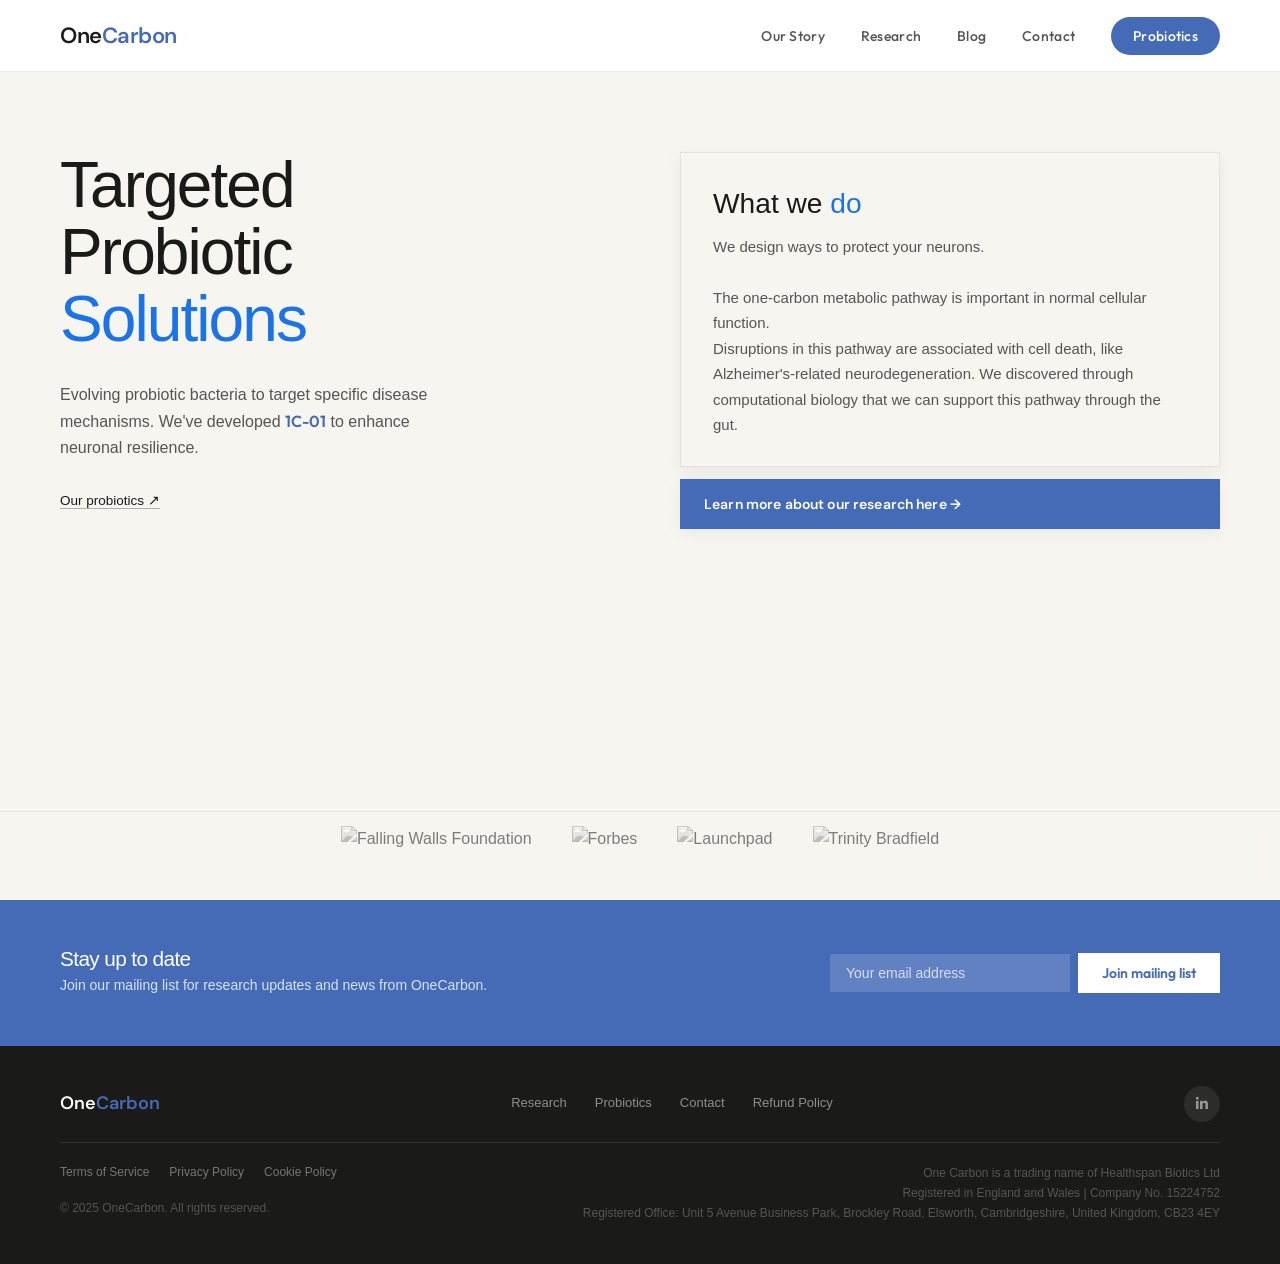
==== index.html @ 685a0efe "fixed fillout forms. hid 1c pathway blog post. Co-Authored-By: Claude Sonnet 4.6 <noreply@anthropic." ====
<!DOCTYPE html>
<html lang="en">
<head>
  <meta charset="UTF-8">
  <meta name="viewport" content="width=device-width, initial-scale=1.0">
  <title>OneCarbon</title>
  <link rel="preconnect" href="https://fonts.googleapis.com">
  <link href="https://fonts.googleapis.com/css2?family=DM+Sans:ital,wght@0,300;0,400;0,500;0,600;0,700;1,300;1,400&family=Outfit:wght@300;400;500;600&display=swap" rel="stylesheet">
  <link rel="stylesheet" href="https://cdnjs.cloudflare.com/ajax/libs/font-awesome/6.4.0/css/all.min.css">
  <link rel="stylesheet" href="css/style.css">
  <script type="importmap">
  {
    "imports": {
      "three": "https://unpkg.com/three@0.160.0/build/three.module.js"
    }
  }
  </script>
  <style>
    /* ── HERO WRAPPER ── */
    .hero {
      position: relative;
      min-height: calc(100vh - 72px);
      display: grid;
      grid-template-columns: 1fr 1fr;
    }

    /* ── NEURON STAGE — full-bleed behind content ── */
    .neuron-stage {
      position: absolute;
      inset: 0;
      z-index: 0;
      pointer-events: none;
    }
    #neuron-canvas {
      width: 100%; height: 100%; display: block;
    }
    .vignette {
      position: absolute; inset: 0; pointer-events: none;
      background:
        /* Left text area: stronger fade for readability */
        linear-gradient(to right,
          rgba(247,245,240,0.94) 0%,
          rgba(247,245,240,0.80) 22%,
          rgba(247,245,240,0.45) 38%,
          rgba(247,245,240,0.08) 52%,
          transparent 65%
        ),
        /* Top fade (nav) */
        linear-gradient(to bottom,
          rgba(247,245,240,0.95) 0%,
          transparent 10%,
          transparent 85%,
          rgba(247,245,240,0.60) 100%
        );
    }

    /* ── HERO COLUMNS ── */
    .hero-left {
      position: relative; z-index: 2;
      display: flex; flex-direction: column;
      justify-content: flex-start; align-items: flex-start;
      padding: 0;
    }
    .hero-right {
      position: relative; z-index: 2;
      border-left: none;
    }

    /* ── LEFT: TEXT ── */
    .hero-text h1 em {
      color: #1a73e8;
    }
    .hero-text p {
      font-size: 16px; line-height: 1.65;
      color: var(--text-muted);
      max-width: 400px;
      margin-bottom: 28px;
    }
    .hero-text p a {
      color: var(--accent); font-weight: 600; text-decoration: none;
    }
    .btn-ghost {
      font-family: 'DM Sans', sans-serif;
      font-size: 13.5px; font-weight: 500;
      color: var(--text); text-decoration: underline;
      text-underline-offset: 3px; text-decoration-color: rgba(10,15,26,0.3);
      transition: text-decoration-color 0.15s;
    }
    .btn-ghost:hover { text-decoration-color: var(--text); }

    /* ── RIGHT: CARDS ── */
    .hero-bubble-stack {
      position: absolute;
      top: 80px;
      left: 40px;
      right: 60px;
      display: flex; flex-direction: column; gap: 12px;
    }
    .stat-card {
      background: var(--bg);
      border: 1px solid var(--border);
      box-shadow: var(--shadow-sm);
      padding: 28px 32px;
      text-decoration: none;
      display: block;
    }
    .hero-what-heading {
      font-family: 'DM Sans', sans-serif;
      font-weight: 500; font-size: clamp(1.6rem, 2.2vw, 2.2rem);
      color: var(--text);
      line-height: 1.1; margin-bottom: 14px;
    }
    .hero-what-body {
      font-size: 15px; line-height: 1.70;
      color: var(--text-muted);
    }
    .hero-research-bubble {
      font-family: 'DM Sans', sans-serif;
      font-size: 14px; font-weight: 600;
      background: var(--accent); color: #fff !important;
      border: none; padding: 14px 24px;
      transition: opacity 0.2s;
    }
    .hero-research-bubble:hover {
      opacity: 0.85;
    }

    /* ── TWEAKS PANEL ── */
    #tweaks-panel {
      display: none;
      position: fixed; bottom: 24px; right: 24px; z-index: 200;
      background: var(--bg);
      border: 1px solid var(--border);
      padding: 20px 22px;
      width: 260px;
      font-family: 'DM Sans', sans-serif;
      box-shadow: 0 8px 40px -8px rgba(10,15,26,0.18);
    }
    #tweaks-panel h4 {
      font-size: 11px; letter-spacing: 0.14em; text-transform: uppercase;
      color: var(--text-faint); margin-bottom: 16px;
    }
    .tweak-row { margin-bottom: 14px; }
    .tweak-row label {
      display: flex; justify-content: space-between;
      font-size: 12px; color: var(--text-muted); margin-bottom: 5px;
    }
    .tweak-row label span { color: var(--text); font-variant-numeric: tabular-nums; }
    .tweak-row input[type=range] { width: 100%; accent-color: var(--accent); }
    .tweak-row select {
      width: 100%; padding: 5px 8px; font-size: 12px;
      border: 1px solid var(--border); background: transparent;
      font-family: 'DM Sans', sans-serif; color: var(--text);
    }

    @media (max-width: 760px) {
      .hero { grid-template-columns: 1fr; overflow: hidden; }
      .hero-right { display: none; }

      /* Mobile What We Do section */
      .mobile-what-section {
        display: block !important;
        padding: 48px 28px 40px;
        border-bottom: 1px solid var(--border);
        background: var(--surface);
      }
      .mobile-what-section h3 {
        font-size: 1.4rem;
        margin-bottom: 16px;
      }
      .mobile-what-section p {
        font-size: 15px;
        line-height: 1.7;
        margin-bottom: 24px;
      }
      .mobile-what-section a {
        font-family: 'DM Sans', sans-serif;
        font-size: 14px;
        font-weight: 600;
        color: var(--accent);
        text-decoration: underline;
        text-underline-offset: 3px;
      }

      /* Confine neuron to right half so text is clean on the left */
      .neuron-stage { left: 46%; }
      .vignette {
        background:
          linear-gradient(to right,
            rgba(247,245,240,0.96) 0%,
            rgba(247,245,240,0.70) 35%,
            rgba(247,245,240,0.18) 70%,
            transparent 100%
          ),
          linear-gradient(to bottom,
            rgba(247,245,240,0.92) 0%,
            transparent 12%,
            transparent 85%,
            rgba(247,245,240,0.65) 100%
          );
      }

      /* Text confined to left ~half — no more doubling up of hero-left + hero-text padding */
      .hero-left { padding: 0; }
      .hero-text {
        padding: 16px 12px 36px 28px;
        max-width: 52%;
      }
      .hero-text h1 { font-size: clamp(1.8rem, 7.5vw, 2.4rem); line-height: 1.1; }
      .hero-text p  { font-size: 14px; max-width: none; margin-bottom: 20px; }
      .hero-what-detail { display: none; }

      /* Let hero shrink to content height so What We Do is visible on first load */
      .hero { min-height: 0 !important; padding-bottom: 80px; }

      /* Recog bar: shrink logos and tighten spacing so all 4 fit on one line */
      .recog-bar { gap: 12px !important; padding: 14px 12px !important; flex-wrap: nowrap !important; }
      .recog-bar .recognised-logo { height: 36px; }
    }
  .mailing-input::placeholder { color: rgba(255,255,255,0.75); }
  </style>
</head>
<body>

  <!-- ── NAV ── -->
  <nav class="site-nav">
    <a href="index.html" class="nav-logo">One<span>Carbon</span></a>
    <ul class="nav-links">
      <li><a href="our_story.html">Our Story</a></li>
      <li><a href="research.html">Research</a></li>
      <li><a href="blog.html">Blog</a></li>
      <li><a href="contact.html">Contact</a></li>
      <li><a href="purchase.html" class="nav-cta">Probiotics</a></li>
    </ul>
    <button class="nav-hamburger" aria-label="Toggle menu" aria-expanded="false"><span></span><span></span><span></span></button>
  </nav>

  <!-- ── HERO ── -->
  <section class="hero">

    <!-- Neuron canvas — behind everything -->
    <div class="neuron-stage">
      <canvas id="neuron-canvas"></canvas>
      <div class="vignette"></div>
    </div>

    <!-- Left: Text -->
    <div class="hero-left">
      <div class="hero-text">
        <h1>Targeted<br>Probiotic<br><em>Solutions</em></h1>
        <p>
          Evolving probiotic bacteria to target specific disease mechanisms.
          We've developed <a href="purchase.html">1C-01</a> to enhance neuronal resilience.
        </p>
        <a href="purchase.html" class="btn-ghost">Our probiotics ↗</a>
      </div>
    </div>

    <!-- Right: What we do cards -->
    <div class="hero-right">
      <div class="hero-bubble-stack">
        <div class="stat-card hero-what-bubble">
          <div class="hero-what-heading">What we <span style="color:#1a73e8;">do</span></div>
          <p class="hero-what-body">
            We design ways to protect your neurons.<span class="hero-what-detail"> <br><br>
            The one-carbon metabolic pathway is important in normal cellular function. <br>
            Disruptions in this pathway are associated with cell death, like Alzheimer's-related neurodegeneration.
            We discovered through computational biology that we can support this pathway
            through the gut.</span>
          </p>
        </div>
        <a href="research.html" class="stat-card hero-research-bubble">
          Learn more about our research here →
        </a>
      </div>
    </div>

    <!-- Recognised by — pinned to hero bottom -->
    <div class="recog-bar" style="position:absolute;bottom:0;left:0;right:0;z-index:3;background:rgba(247,245,240,0.88);backdrop-filter:blur(8px);border-top:1px solid rgba(10,15,26,0.08);display:flex;align-items:center;justify-content:center;gap:40px;padding:14px 40px;flex-wrap:wrap;">
      <img src="media/logo-falling-walls.png" alt="Falling Walls Foundation" class="recognised-logo">
      <img src="media/logo-forbes.png" alt="Forbes" class="recognised-logo">
      <img src="media/logo-launchpad.png" alt="Launchpad" class="recognised-logo">
      <img src="media/logo-trinbrad.png" alt="Trinity Bradfield" class="recognised-logo">
    </div>

  </section>

  <!-- ── MOBILE ONLY: What We Do ── -->
  <section class="mobile-what-section" style="display:none;">
    <h2>What we <span style="color:#1a73e8;">do</span></h2>
    <br>
    <h3>We design ways to protect your neurons.</h3>
    <p>The one-carbon metabolic pathway is important in normal cellular function. Disruptions in this pathway are associated with cell death, like Alzheimer's-related neurodegeneration. We discovered through computational biology that we can support this pathway through the gut.</p>
    <a href="research.html">Learn more about our research →</a>
  </section>

  <!-- ── PROFILE SIGN-UP ── -->
  <section class="profile-cta-section" style="display:none">
    <div class="profile-cta-inner">
      <div class="profile-cta-text">
        <h2>Join our clinical trials</h2>
        <p>
          See if you are eligible to join our <strong>PROFILE</strong> study, our phase one clinical trial.
          Alongside the opportunity to try 1C-01 and receive personalised biomarker
          monitoring, you will be contributing to groundbreaking research.
        </p>
        <a href="trials-v3.html" class="profile-cta-link">Learn more about PROFILE →</a>
      </div>
      <div>
        <form class="profile-form" action="https://formsubmit.co/jake@onecarbon.com" method="POST" target="_blank">
          <input type="hidden" name="_subject" value="FORM RESPONSE">
          <input type="text" name="_honey" style="display:none">
          <div class="form-row">
            <div><input class="form-control" type="text" name="name" placeholder="Full Name" required></div>
            <div><input class="form-control" type="email" name="email" placeholder="Email Address" required></div>
          </div>
          <div class="form-row">
            <div><input class="form-control" type="text" name="location" placeholder="Location"></div>
            <div><input class="form-control" type="number" name="age" placeholder="Age" min="18" max="120"></div>
          </div>
          <div class="form-group">
            <textarea class="form-control" name="questions" placeholder="Any questions for us?" rows="4"></textarea>
          </div>
          <button class="submit-btn" type="submit">Apply for PROFILE →</button>
        </form>
      </div>
    </div>
  </section>

  <!-- ── MAILING LIST BANNER ── -->
  <section style="background:#456BB7;padding:48px 60px;">
    <div style="max-width:1200px;margin:0 auto;display:flex;align-items:center;justify-content:space-between;gap:32px;flex-wrap:wrap;">
      <div>
        <h3 style="margin:0 0 4px;color:#fff;font-size:1.3rem;">Stay up to date</h3>
        <p style="margin:0;color:rgba(255,255,255,0.8);font-size:14px;">Join our mailing list for research updates and news from OneCarbon.</p>
      </div>
      <form action="https://formspree.io/f/mykvylyd" method="POST" target="_blank" style="display:flex;gap:8px;flex-wrap:wrap;align-items:center;">
        <input type="hidden" name="_subject" value="Mailing List Sign-Up">
        <input type="email" name="email" placeholder="Your email address" required class="mailing-input"
          style="padding:11px 16px;border:none;background:rgba(255,255,255,0.15);color:#fff;font-family:'Outfit',sans-serif;font-size:14px;outline:none;border-radius:0;min-width:240px;">
        <button type="submit" style="padding:11px 24px;background:#fff;color:#456BB7;font-family:'Outfit',sans-serif;font-size:14px;font-weight:600;border:none;cursor:pointer;border-radius:0;">Join mailing list</button>
      </form>
    </div>
  </section>

  <!-- ── FOOTER ── -->
  <footer class="site-footer">
    <div class="footer-logo">One<span>Carbon</span></div>
    <nav class="footer-links">
      <a href="research.html">Research</a>
      <a href="purchase.html">Probiotics</a>
      <a href="contact.html">Contact</a>
      <a href="refund-policy.html">Refund Policy</a>
    </nav>
    <div class="social-links">
      <a href="https://www.linkedin.com/company/healthspan-biotics/posts/?feedView=all" target="_blank" aria-label="LinkedIn"><i class="fab fa-linkedin-in"></i></a>
    </div>
    <div class="footer-bottom">
      <div class="footer-company">
        <p>One Carbon is a trading name of Healthspan Biotics Ltd</p>
        <p>Registered in England and Wales | Company No. 15224752</p>
        <p>Registered Office: Unit 5 Avenue Business Park, Brockley Road, Elsworth, Cambridgeshire, United Kingdom, CB23 4EY</p>
      </div>
      <nav class="footer-legal">
        <a href="tos.html">Terms of Service</a>
        <a href="privacy.html">Privacy Policy</a>
        <a href="cookie.html">Cookie Policy</a>
      </nav>
      <p class="footer-copy">© 2025 OneCarbon. All rights reserved.</p>
    </div>
  </footer>

  <script src="js/main.js"></script>


  <!-- ── TWEAKS PANEL ── -->
  <div id="tweaks-panel">
    <h4>Tweaks</h4>
    <div class="tweak-row">
      <label>Tilt (Z rotation) <span id="v-tilt">0.28</span></label>
      <input type="range" id="t-tilt" min="0" max="0.8" step="0.01" value="0.28">
    </div>
    <div class="tweak-row">
      <label>Horizontal shift <span id="v-shift">-1.6</span></label>
      <input type="range" id="t-shift" min="-4" max="0" step="0.1" value="-1.6">
    </div>
    <div class="tweak-row">
      <label>Rotation speed <span id="v-speed">0.06</span></label>
      <input type="range" id="t-speed" min="0" max="0.3" step="0.005" value="0.06">
    </div>
    <div class="tweak-row">
      <label>Particle count <span id="v-count">40000</span></label>
      <input type="range" id="t-count" min="8000" max="60000" step="2000" value="40000">
    </div>
    <div class="tweak-row">
      <label>Particle size <span id="v-size">45</span></label>
      <input type="range" id="t-size" min="20" max="80" step="1" value="45">
    </div>
    <div class="tweak-row">
      <label>Axon fade direction <span id="v-axonfade">0</span></label>
      <input type="range" id="t-axonfade" min="-1" max="1" step="0.05" value="0">
      <div style="display:flex;justify-content:space-between;font-size:10px;color:var(--text-faint);margin-top:2px"><span>← dense at top</span><span>dense at bottom →</span></div>
    </div>
    <div class="tweak-row">
      <label>Shape</label>
      <select id="t-shape">
        <option value="glyph" selected>Glyph (1/C)</option>
        <option value="circle">Circle</option>
        <option value="diamond">Diamond</option>
        <option value="ring">Ring</option>
        <option value="cross">Cross</option>
      </select>
    </div>
  </div>

  <script type="module">
  import * as THREE from 'three';

  // ── CONFIG ──
  const TWEAK_DEFAULTS = /*EDITMODE-BEGIN*/{
    "tilt": 0.28,
    "shift": -1.6,
    "speed": 0.005,
    "count": 40000,
    "size": 45,
    "shape": "glyph",
    "axonFade": 0.45,
    "colorOuter": "#456BB7",
    "colorMid": "#2f4f8f",
    "colorInner": "#a8ccf8",
    "colorNucleus": "#ff6600"
  }/*EDITMODE-END*/;

  const state = { ...TWEAK_DEFAULTS };

  // ── RENDERER ──
  const canvas = document.getElementById('neuron-canvas');
  const renderer = new THREE.WebGLRenderer({ canvas, antialias: true, alpha: true });
  renderer.setPixelRatio(Math.min(window.devicePixelRatio, 2));
  renderer.setClearColor(0x000000, 0);

  const scene = new THREE.Scene();
  const camera = new THREE.PerspectiveCamera(38, 1, 0.1, 1000);
  camera.position.set(0, 2.8, 12);

  const neuronGroup = new THREE.Group();
  scene.add(neuronGroup);

  // ── PRNG ──
  function mulberry32(seed) {
    return function() {
      seed |= 0; seed = seed + 0x6D2B79F5 | 0;
      let t = seed;
      t = Math.imul(t ^ t >>> 15, t | 1);
      t ^= t + Math.imul(t ^ t >>> 7, t | 61);
      return ((t ^ t >>> 14) >>> 0) / 4294967296;
    };
  }

  const SOMA_Y = 2.8;
  const AXON_START_Y = SOMA_Y - 1.4;
  const AXON_END_Y = -14.0;
  const TERM_BOTTOM_Y = AXON_END_Y - 1.8;
  const AXON_ALONG_START = 0.25;
  const AXON_ALONG_END = 0.92;

  function generateNeuron(particleCount) {
    const rand = mulberry32(11);
    const positions = new Float32Array(particleCount * 3);
    const colors = new Float32Array(particleCount * 3);
    const sizes = new Float32Array(particleCount);
    const seeds = new Float32Array(particleCount);
    const parts = new Float32Array(particleCount);
    const along = new Float32Array(particleCount);

    const nucleusCount  = Math.floor(particleCount * 0.03);
    const somaCount     = Math.floor(particleCount * 0.06);
    const dendriteCount = Math.floor(particleCount * 0.30);
    const spineCount    = Math.floor(particleCount * 0.04);
    const axonCount     = Math.floor(particleCount * 0.45);
    const terminalCount = particleCount - nucleusCount - somaCount - dendriteCount - spineCount - axonCount;

    let idx = 0;
    const tmp = new THREE.Vector3();
    const nucPos = new THREE.Vector3(0, SOMA_Y, 0);
    const nucTilt = new THREE.Quaternion().setFromEuler(new THREE.Euler(0.3, -0.25, 0.15));

    for (let i = 0; i < nucleusCount; i++) {
      const u = rand(), v = rand();
      const theta = u * Math.PI * 2;
      const phi = Math.acos(2 * v - 1);
      const r = Math.cbrt(rand()) * 0.4;
      tmp.set(r * Math.sin(phi) * Math.cos(theta), r * Math.sin(phi) * Math.sin(theta) * 0.65, r * Math.cos(phi) * 0.75);
      tmp.applyQuaternion(nucTilt); tmp.add(nucPos);
      positions[idx*3] = tmp.x; positions[idx*3+1] = tmp.y; positions[idx*3+2] = tmp.z;
      seeds[idx] = rand(); parts[idx] = 2; along[idx] = 0.10; sizes[idx] = 0.35 + rand() * 0.25; idx++;
    }

    for (let i = 0; i < somaCount; i++) {
      const u = rand(), v = rand();
      const theta = u * Math.PI * 2;
      const phi = Math.acos(2 * v - 1);
      const r = 0.45 + Math.pow(rand(), 0.6) * 0.7;
      tmp.set(r * Math.sin(phi) * Math.cos(theta), r * Math.sin(phi) * Math.sin(theta) * 0.9, r * Math.cos(phi) * 0.85);
      tmp.add(nucPos);
      positions[idx*3] = tmp.x; positions[idx*3+1] = tmp.y; positions[idx*3+2] = tmp.z;
      seeds[idx] = rand(); parts[idx] = 0; along[idx] = 0.12; sizes[idx] = 0.25 + rand() * 0.25; idx++;
    }

    const dendriteSegs = [];
    const dendriteTipPoints = [];

    function growBranch(origin, dir, length, thickness, depth, maxDepth) {
      const steps = Math.max(8, Math.floor(length * 14));
      let p = origin.clone(), d = dir.clone().normalize();
      for (let s = 0; s < steps; s++) {
        const curlAmt = 0.05 + (depth / maxDepth) * 0.18;
        const curl = new THREE.Vector3((rand()-0.5)*curlAmt, (rand()-0.5)*curlAmt*0.6, (rand()-0.5)*curlAmt);
        d.add(curl).normalize();
        const next = p.clone().add(d.clone().multiplyScalar(length / steps));
        const t = s / steps;
        dendriteSegs.push({ p0: p.clone(), p1: next.clone(), thickness: Math.max(0.006, thickness * (1 - t * 0.55)) });
        p = next;
      }
      if (depth < maxDepth) {
        const ratio = 0.45 + rand() * 0.1;
        const t1 = thickness * Math.pow(ratio, 1/1.5) * 0.95;
        const t2 = thickness * Math.pow(1 - ratio, 1/1.5) * 0.95;
        const perp = Math.abs(d.y) < 0.9 ? new THREE.Vector3(0,1,0) : new THREE.Vector3(1,0,0);
        const axis = new THREE.Vector3().crossVectors(d, perp).normalize();
        axis.applyQuaternion(new THREE.Quaternion().setFromAxisAngle(d, rand() * Math.PI * 2));
        const ang1 = (0.42 + rand() * 0.25) * (0.9 + rand()*0.2);
        const ang2 = -(0.42 + rand() * 0.25) * (0.9 + rand()*0.2);
        growBranch(p.clone(), d.clone().applyQuaternion(new THREE.Quaternion().setFromAxisAngle(axis, ang1)).normalize(), length * (0.55 + rand() * 0.3), t1, depth + 1, maxDepth);
        growBranch(p.clone(), d.clone().applyQuaternion(new THREE.Quaternion().setFromAxisAngle(axis, ang2)).normalize(), length * (0.55 + rand() * 0.3), t2, depth + 1, maxDepth);
        if (rand() < 0.15) growBranch(p.clone(), d.clone().applyQuaternion(new THREE.Quaternion().setFromAxisAngle(axis.clone().applyQuaternion(new THREE.Quaternion().setFromAxisAngle(d, Math.PI/2)), 0.3 + rand()*0.3)).normalize(), length * 0.4, thickness * 0.35, depth + 1, maxDepth);
      } else {
        dendriteTipPoints.push({ p: p.clone(), dir: d.clone(), thickness: thickness * 0.6 });
      }
    }

    function growTuft(origin, dir, length, thickness) {
      const steps = Math.max(6, Math.floor(length * 20));
      let p = origin.clone(), d = dir.clone().normalize();
      for (let s = 0; s < steps; s++) {
        const curl = new THREE.Vector3((rand()-0.5)*0.25, (rand()-0.5)*0.25, (rand()-0.5)*0.25);
        d.add(curl).normalize();
        const next = p.clone().add(d.clone().multiplyScalar(length / steps));
        const t = s / steps;
        dendriteSegs.push({ p0: p.clone(), p1: next.clone(), thickness: Math.max(0.004, thickness * (1 - t * 0.8)) });
        p = next;
      }
    }

    for (let i = 0; i < 9; i++) {
      const angle = (i / 9) * Math.PI * 2 + rand() * 0.4;
      const elev = (rand() - 0.2) * 1.2;
      const dir = new THREE.Vector3(Math.cos(angle)*Math.cos(elev*0.6), Math.sin(Math.max(elev,-0.2))*0.9+0.15, Math.sin(angle)*Math.cos(elev*0.6)).normalize();
      growBranch(nucPos.clone().addScaledVector(dir, 0.75), dir, 1.0 + rand()*0.5, 0.22 + rand()*0.05, 0, 5);
    }
    for (const tip of dendriteTipPoints) {
      const nTufts = 3 + Math.floor(rand() * 4);
      for (let j = 0; j < nTufts; j++) {
        const offset = new THREE.Vector3((rand()-0.5)*1.6, (rand()-0.5)*1.6, (rand()-0.5)*1.6);
        growTuft(tip.p, tip.dir.clone().multiplyScalar(0.4).add(offset).normalize(), 0.18 + rand()*0.35, tip.thickness*0.5);
      }
    }

    distributeOnSegs(dendriteSegs, dendriteCount, 0, 0.08, false);

    (function placeSpines() {
      let total = 0; const weights = [];
      for (const s of dendriteSegs) { const w = s.thickness > 0.02 ? s.thickness * s.p0.distanceTo(s.p1) : 0; weights.push(w); total += w; }
      if (total < 1e-6) return;
      let placed = 0;
      while (placed < spineCount) {
        const r = rand() * total; let acc = 0, segIdx = 0;
        for (let i = 0; i < weights.length; i++) { acc += weights[i]; if (acc >= r) { segIdx = i; break; } }
        const s = dendriteSegs[segIdx]; const t = rand();
        const base = s.p0.clone().lerp(s.p1, t);
        const dir = s.p1.clone().sub(s.p0).normalize();
        const perpUp = Math.abs(dir.y) < 0.9 ? new THREE.Vector3(0,1,0) : new THREE.Vector3(1,0,0);
        const u = new THREE.Vector3().crossVectors(dir, perpUp).normalize();
        const v = new THREE.Vector3().crossVectors(dir, u).normalize();
        const theta = rand() * Math.PI * 2;
        const spineLen = s.thickness * (1.5 + rand() * 2.5);
        const spine = base.clone().addScaledVector(u, Math.cos(theta)*spineLen).addScaledVector(v, Math.sin(theta)*spineLen);
        if (idx >= particleCount) return;
        positions[idx*3] = spine.x; positions[idx*3+1] = spine.y; positions[idx*3+2] = spine.z;
        seeds[idx] = rand(); parts[idx] = 0; along[idx] = 0.09; sizes[idx] = 0.14 + rand()*0.12; idx++; placed++;
      }
    })();

    const hillockSegs = [];
    for (let i = 0; i < 14; i++) {
      const t0 = i / 14, t1 = (i+1) / 14;
      const y0 = (SOMA_Y-0.55) + (AXON_START_Y-(SOMA_Y-0.55)) * t0;
      const y1 = (SOMA_Y-0.55) + (AXON_START_Y-(SOMA_Y-0.55)) * t1;
      const r0 = 0.85 + (0.14 - 0.85) * Math.pow(t0, 0.7);
      const r1 = 0.85 + (0.14 - 0.85) * Math.pow(t1, 0.7);
      hillockSegs.push({ p0: new THREE.Vector3(0,y0,0), p1: new THREE.Vector3(0,y1,0), thickness: (r0+r1)*0.5, alongOverride: 0.14 + t0*0.08 });
    }

    const axonCurvePoints = [];
    for (let i = 0; i <= 220; i++) {
      const t = i / 220;
      const y = AXON_START_Y + (AXON_END_Y - AXON_START_Y) * t;
      const ramp = Math.min(1, t * 5);
      axonCurvePoints.push(new THREE.Vector3(Math.sin(t*Math.PI*3.0)*1.3*(0.3+t*0.7)*ramp, y, Math.sin(t*Math.PI*2.1+1.3)*0.6*ramp));
    }

    const hillockParticleCount = Math.floor(axonCount * 0.10);
    distributeOnSegs(hillockSegs, hillockParticleCount, 0, null, false);

    const axonSegs = [];
    for (let i = 0; i < axonCurvePoints.length - 1; i++) {
      const t = i / (axonCurvePoints.length - 1);
      const phase = (t * 10) % 1;
      let mult = (phase < 0.12 || phase > 0.88) ? 0.5 : 1.0 + Math.cos(((phase-0.5)/0.38)*Math.PI)*0.35;
      axonSegs.push({ p0: axonCurvePoints[i], p1: axonCurvePoints[i+1], thickness: (0.13 - t*0.03)*mult, along: t, alongOverride: AXON_ALONG_START + t*(AXON_ALONG_END-AXON_ALONG_START) });
    }
    distributeOnSegs(axonSegs, axonCount - hillockParticleCount, 0.5, null, true);

    const termSegs = [];
    const termOrigin = axonCurvePoints[axonCurvePoints.length - 1].clone();
    function growTerm(origin, dir, length, thickness, depth, maxDepth, collect) {
      const steps = Math.max(8, Math.floor(length * 14));
      let p = origin.clone(), d = dir.clone().normalize();
      for (let s = 0; s < steps; s++) {
        const curl = new THREE.Vector3((rand()-0.5)*0.18, (rand()-0.5)*0.10, (rand()-0.5)*0.18);
        d.add(curl).normalize();
        const next = p.clone().add(d.clone().multiplyScalar(length / steps));
        collect.push({ p0: p.clone(), p1: next.clone(), thickness: Math.max(0.006, thickness*(1-s/steps*0.85)) });
        p = next;
        if (depth < maxDepth && s > 2 && s < steps-2 && rand() < 0.14) {
          const perp = new THREE.Vector3(-d.y, d.x, d.z).normalize();
          const branchDir = d.clone().add(perp.multiplyScalar((rand()-0.5)*1.5 + (rand()<0.5?0.8:-0.8)));
          branchDir.y -= rand() * 0.3; branchDir.normalize();
          growTerm(p.clone(), branchDir, length*(0.45+rand()*0.35), thickness*0.55, depth+1, maxDepth, collect);
        }
      }
    }
    for (let i = 0; i < 8; i++) {
      const angle = (i / 8) * Math.PI * 2 + rand() * 0.4;
      growTerm(termOrigin.clone(), new THREE.Vector3(Math.cos(angle)*0.7, -0.55-rand()*0.4, Math.sin(angle)*0.7).normalize(), 1.2+rand()*0.9, 0.08, 0, 2, termSegs);
    }
    distributeOnSegs(termSegs, terminalCount, 1, 0.96, false);

    function distributeOnSegs(segs, count, partValue, alongOverride, isAxon) {
      let totalW = 0;
      for (const s of segs) { s.len = s.p0.distanceTo(s.p1); s.weight = s.thickness * s.len; totalW += s.weight; }
      let placed = 0;
      for (let si = 0; si < segs.length; si++) {
        const s = segs[si];
        const n = Math.max(1, Math.round((s.weight / totalW) * count));
        for (let i = 0; i < n && placed < count; i++) {
          const t = rand();
          const p = s.p0.clone().lerp(s.p1, t);
          const dir = s.p1.clone().sub(s.p0).normalize();
          const up = Math.abs(dir.y) < 0.9 ? new THREE.Vector3(0,1,0) : new THREE.Vector3(1,0,0);
          const u = new THREE.Vector3().crossVectors(dir, up).normalize();
          const vVec = new THREE.Vector3().crossVectors(dir, u).normalize();
          const scatter = s.thickness * (1 + rand() * 0.6);
          p.addScaledVector(u, (rand()+rand()+rand()-1.5)*0.7*scatter);
          p.addScaledVector(vVec, (rand()+rand()+rand()-1.5)*0.7*scatter);
          if (rand() < 0.035) { p.addScaledVector(u, (rand()-0.5)*scatter*4); p.addScaledVector(vVec, (rand()-0.5)*scatter*4); }
          positions[idx*3] = p.x; positions[idx*3+1] = p.y; positions[idx*3+2] = p.z;
          seeds[idx] = rand(); parts[idx] = partValue;
          along[idx] = isAxon && s.alongOverride !== undefined ? s.alongOverride : (alongOverride || 0.1) + (rand()-0.5)*0.02;
          sizes[idx] = isAxon ? (0.22+rand()*0.28) : (0.20+rand()*0.30);
          idx++; placed++;
        }
      }
    }

    while (idx < particleCount) {
      positions[idx*3] = 0; positions[idx*3+1] = SOMA_Y; positions[idx*3+2] = 0;
      seeds[idx] = rand(); parts[idx] = 0; along[idx] = 0.1; sizes[idx] = 0.25; idx++;
    }

    return { positions, colors, sizes, seeds, parts, along };
  }

  function hexToRgb(h) { const v = parseInt(h.slice(1),16); return [((v>>16)&255)/255,((v>>8)&255)/255,(v&255)/255]; }
  function lerp3(a,b,t) { return [a[0]+(b[0]-a[0])*t, a[1]+(b[1]-a[1])*t, a[2]+(b[2]-a[2])*t]; }

  function applyColors(data) {
    const topC = hexToRgb(state.colorOuter), midC = hexToRgb(state.colorMid);
    const botC = hexToRgb(state.colorInner), nucC = hexToRgb(state.colorNucleus);
    const { colors, along, parts, seeds } = data;
    for (let i = 0; i < along.length; i++) {
      const a = along[i], part = parts[i]; let c;
      if (part > 1.5) {
        // nucleus
        c = lerp3(nucC, lerp3(nucC, topC, 0.25), seeds[i] * 0.3);
      } else {
        c = a < 0.5 ? lerp3(topC, midC, a*2) : lerp3(midC, botC, (a-0.5)*2);
        const j = (seeds[i]-0.5)*0.16;
        c = [Math.max(0,Math.min(1,c[0]+j)), Math.max(0,Math.min(1,c[1]+j*0.5)), Math.max(0,Math.min(1,c[2]-j*0.5))];
      }
      colors[i*3]=c[0]; colors[i*3+1]=c[1]; colors[i*3+2]=c[2];
    }
  }

  function makeGlyphAtlas() {
    const size = 128, atlas = document.createElement('canvas');
    atlas.width = size*2; atlas.height = size;
    const ctx = atlas.getContext('2d');
    ctx.clearRect(0,0,size*2,size); ctx.fillStyle='#fff';
    ctx.textAlign='center'; ctx.textBaseline='middle';
    ctx.font = `900 ${size*0.9}px "Helvetica Neue", Arial, sans-serif`;
    ctx.fillText('1', size*0.5, size*0.5); ctx.fillText('C', size*1.5, size*0.5);
    const tex = new THREE.CanvasTexture(atlas);
    tex.minFilter = THREE.LinearMipmapLinearFilter; tex.magFilter = THREE.LinearFilter;
    tex.generateMipmaps = true; tex.anisotropy = 4;
    return tex;
  }
  const glyphTex = makeGlyphAtlas();

  let points = null, geometry = null, material = null, data = null;
  const SHAPE_MAP = { circle:0, square:1, diamond:2, ring:3, cross:4, glyph:5 };

  const vertexShader = `
    attribute float aSize;
    attribute float aSeed;
    attribute float aAlong;
    attribute float aPart;
    uniform float uTime;
    uniform float uSizeScale;
    uniform float uPixelRatio;
    uniform float uAxonFade;
    varying vec3 vColor;
    varying float vAlpha;
    varying float vSeed;
    void main() {
      vColor = color; vSeed = aSeed;
      vec3 displaced = position;
      if (aPart > 0.25 && aPart < 0.75) {
        float t = uTime * (0.5 + aSeed * 0.6);
        displaced += vec3(sin(t + aSeed*6.28)*0.006, 0.0, cos(t*0.8 + aSeed*3.14)*0.006);
      }
      vec4 mv = modelViewMatrix * vec4(displaced, 1.0);
      gl_Position = projectionMatrix * mv;
      gl_PointSize = aSize * uSizeScale * uPixelRatio * (300.0 / -mv.z);
      float depthFade = smoothstep(60.0, 6.0, -mv.z) * 0.85 + 0.15;
      // Hillock density fade: soft boundaries, never drops below 40% alpha
      float hillockFade = 1.0;
      {
        float isLowPart = 1.0 - step(0.1, aPart);
        // Soft mask: smoothly enters and exits the hillock along range
        float maskLo = smoothstep(0.115, 0.148, aAlong);
        float maskHi = 1.0 - smoothstep(0.215, 0.235, aAlong);
        float mask = maskLo * maskHi * isLowPart;
        // Ramp from 0.4 at soma end to 1.0 at axon end
        float t = smoothstep(0.128, 0.220, aAlong);
        hillockFade = mix(1.0, 0.40 + 0.60 * t, mask);
      }
      float axonFade = 1.0;
      if (aPart > 0.25 && aPart < 1.5 && uAxonFade != 0.0) {
        float strength = abs(uAxonFade);
        float fade;
        if (uAxonFade > 0.0) {
          // Positive: sparse near soma, denser going down
          fade = smoothstep(0.24, 0.88, aAlong);
        } else {
          // Negative: dense near soma, fades toward terminals
          fade = 1.0 - smoothstep(0.32, 0.97, aAlong);
        }
        axonFade = mix(1.0, fade, strength);
      }
      vAlpha = depthFade * hillockFade * axonFade;
    }
  `;

  const fragmentShader = `
    precision highp float;
    varying vec3 vColor; varying float vAlpha; varying float vSeed;
    uniform int uShape; uniform sampler2D uGlyph;
    void main() {
      if (vAlpha < 0.01) discard;
      vec2 uv = gl_PointCoord - 0.5; float d = length(uv); float a = 1.0;
      if (uShape == 0) { if (d > 0.5) discard; }
      else if (uShape == 1) { if (max(abs(uv.x),abs(uv.y)) > 0.45) discard; }
      else if (uShape == 2) { if (abs(uv.x)+abs(uv.y) > 0.5) discard; }
      else if (uShape == 3) { if (d > 0.5 || d < 0.28) discard; }
      else if (uShape == 4) { float k=0.14; if (!(abs(uv.y)<k&&abs(uv.x)<0.48) && !(abs(uv.x)<k&&abs(uv.y)<0.48)) discard; }
      else if (uShape == 5) {
        float pick = step(0.5, vSeed);
        vec2 local = vec2(gl_PointCoord.x, 1.0 - gl_PointCoord.y);
        vec4 s = texture2D(uGlyph, vec2(pick*0.5 + local.x*0.5, local.y));
        if (s.a < 0.4) discard; a = s.a;
      }
      gl_FragColor = vec4(vColor, vAlpha * a);
    }
  `;

  function buildNeuron() {
    if (points) { geometry.dispose(); material.dispose(); neuronGroup.remove(points); }
    data = generateNeuron(state.count);
    applyColors(data);
    geometry = new THREE.BufferGeometry();
    geometry.setAttribute('position', new THREE.BufferAttribute(data.positions, 3));
    geometry.setAttribute('color', new THREE.BufferAttribute(data.colors, 3));
    geometry.setAttribute('aSize', new THREE.BufferAttribute(data.sizes, 1));
    geometry.setAttribute('aSeed', new THREE.BufferAttribute(data.seeds, 1));
    geometry.setAttribute('aAlong', new THREE.BufferAttribute(data.along, 1));
    geometry.setAttribute('aPart', new THREE.BufferAttribute(data.parts, 1));
    material = new THREE.ShaderMaterial({
      vertexShader, fragmentShader,
      vertexColors: true, transparent: true, depthWrite: false,
      blending: THREE.NormalBlending,
      uniforms: {
        uTime: { value: 0 },
        uSizeScale: { value: state.size / 100 },
        uPixelRatio: { value: Math.min(window.devicePixelRatio, 2) },
        uShape: { value: SHAPE_MAP[state.shape] || 0 },
        uGlyph: { value: glyphTex },
        uAxonFade: { value: state.axonFade || 0 }
      }
    });
    points = new THREE.Points(geometry, material);
    neuronGroup.add(points);
    neuronGroup.scale.setScalar(1.10);
  }

  function resize() {
    const w = canvas.clientWidth, h = canvas.clientHeight;
    renderer.setSize(w, h, false);
    camera.aspect = w / h;
    camera.updateProjectionMatrix();
    if (material) material.uniforms.uPixelRatio.value = Math.min(window.devicePixelRatio, 2);
    // On mobile, flip the Z tilt so the neuron leans toward the text on the left
    const mobile = window.innerWidth <= 760;
    state.tilt = mobile ? -TWEAK_DEFAULTS.tilt : TWEAK_DEFAULTS.tilt;
    neuronGroup.scale.setScalar(1.10);
  }
  window.addEventListener('resize', resize);

  const clock = new THREE.Clock();
  function animate() {
    requestAnimationFrame(animate);
    const elapsed = clock.getElapsedTime();
    // Idle rotation on Y; fixed Z tilt to sweep axon rightward
    neuronGroup.rotation.y = elapsed * state.speed;
    neuronGroup.rotation.z = state.tilt;
    neuronGroup.position.x = state.shift;
    // Camera looks at shifted soma position
    camera.lookAt(state.shift, SOMA_Y, 0);
    if (material) material.uniforms.uTime.value = elapsed;
    renderer.render(scene, camera);
  }

  buildNeuron();
  resize();
  setTimeout(resize, 50);
  animate();

  // ── TWEAKS ──
  window.addEventListener('message', e => {
    if (e.data?.type === '__activate_edit_mode')   document.getElementById('tweaks-panel').style.display = 'block';
    if (e.data?.type === '__deactivate_edit_mode') document.getElementById('tweaks-panel').style.display = 'none';
  });
  window.parent.postMessage({ type: '__edit_mode_available' }, '*');

  function bindSlider(id, valId, key, rebuild) {
    const el = document.getElementById(id);
    if (!el) return;
    el.addEventListener('input', () => {
      const v = parseFloat(el.value);
      state[key] = v;
      document.getElementById(valId).textContent = v;
      if (rebuild) buildNeuron();
      window.parent.postMessage({ type: '__edit_mode_set_keys', edits: { [key]: v } }, '*');
    });
  }
  bindSlider('t-tilt', 'v-tilt', 'tilt', false);
  bindSlider('t-shift', 'v-shift', 'shift', false);
  bindSlider('t-speed', 'v-speed', 'speed', false);
  bindSlider('t-count', 'v-count', 'count', true);
  bindSlider('t-size', 'v-size', 'size', false);
  document.getElementById('t-size').addEventListener('input', () => {
    if (material) material.uniforms.uSizeScale.value = state.size / 100;
  });
  const axonFadeEl = document.getElementById('t-axonfade');
  axonFadeEl.addEventListener('input', () => {
    const v = parseFloat(axonFadeEl.value);
    state.axonFade = v;
    document.getElementById('v-axonfade').textContent = v;
    if (material) material.uniforms.uAxonFade.value = v;
    window.parent.postMessage({ type: '__edit_mode_set_keys', edits: { axonFade: v } }, '*');
  });

  document.getElementById('t-shape').addEventListener('change', e => {
    state.shape = e.target.value;
    if (material) material.uniforms.uShape.value = SHAPE_MAP[state.shape] || 0;
    window.parent.postMessage({ type: '__edit_mode_set_keys', edits: { shape: state.shape } }, '*');
  });

  </script>
</body>
</html>
---- css/style.css ----
/* ============================================================
   ONE CARBON — Main Stylesheet
   Style: Clean Minimal · DM Sans + Outfit · Stone + Emerald
   ============================================================

   COLOUR VARIABLES — edit these to retheme the whole site:
   --accent      : buttons, highlights, links
   --bg          : warm off-white page background
   --surface     : pure white (cards, nav)
   --text        : near-black body text
   --text-muted  : mid-grey secondary text

   ORIGINAL COLOURS (teal-green theme):
   --accent:       #1a7a6b
   --accent-dark:  #145f54
   footer-logo span (hardcoded): #5ab89e

   ORIGINAL FONTS (Jake + Claude, pre-boss changes):
   Headings: 'Fraunces' (Google Fonts) — elegant italic serif
   Body:     'Figtree' (Google Fonts) — clean geometric sans
   To revert: swap DM Sans → Fraunces and Outfit → Figtree in font-family declarations,
   and update the Google Fonts <link> in each HTML file accordingly.
   ============================================================ */

:root {
  --accent:       #456BB7;
  --accent-dark:  #2f4f8f;
  --bg:           #F7F5F0;
  --surface:      #ffffff;
  --text:         #1a1a18;
  --text-muted:   #555555;
  --text-faint:   #888888;
  --border:       rgba(0, 0, 0, 0.08);
  --shadow-sm:    0 4px 16px rgba(0, 0, 0, 0.06);
  --shadow-md:    0 8px 32px rgba(0, 0, 0, 0.08);
  --shadow-lg:    0 16px 48px rgba(0, 0, 0, 0.10);
  --radius-sm:    0px;
  --radius-md:    0px;
  --radius-lg:    0px;
  --radius-pill:  100px;
}

/* ── RESET & BASE ── */
/* Self-hosted fonts via Cloudflare R2 — eliminates Google Fonts flash */
@font-face {
  font-family: 'DM Sans';
  src: url('https://pub-cab5eb788883425eb6f15fe9339a2279.r2.dev/fonts/DMSans/dm-sans-v15-latin-500.woff2') format('woff2');
  font-weight: 500;
  font-style: normal;
  font-display: swap;
}

@font-face {
  font-family: 'Outfit';
  src: url('https://pub-cab5eb788883425eb6f15fe9339a2279.r2.dev/fonts/Outfit/outfit-v15-latin-regular.woff2') format('woff2');
  font-weight: 400;
  font-style: normal;
  font-display: swap;
}

*, *::before, *::after {
  box-sizing: border-box;
  margin: 0;
  padding: 0;
}

html {
  scroll-behavior: smooth;
}

body {
  font-family: 'Outfit', 'Helvetica Neue', Arial, sans-serif;
  background: var(--bg);
  color: var(--text);
  line-height: 1.6;
  overflow-x: hidden;
  -webkit-font-smoothing: antialiased;
}

img, video {
  display: block;
  max-width: 100%;
}

a {
  color: inherit;
  text-decoration: none;
}

ul {
  list-style: none;
}


/* ── TYPOGRAPHY ── */
h1, h2, h3, h4 {
  font-family: 'DM Sans', sans-serif;
  font-weight: 500;
  letter-spacing: -0.03em;
  line-height: 1.05;
  color: var(--text);
}

h1 { font-size: clamp(2.8rem, 5vw, 5.5rem); }
h2 { font-size: clamp(2rem, 3.5vw, 3.5rem); }
h3 { font-size: clamp(1.4rem, 2vw, 2rem); }
h4 { font-size: 1.2rem; }

h1 em, h2 em { font-style: normal; color: #1a73e8; }

p {
  font-size: 1.0625rem; /* 17px */
  line-height: 1.7;
  color: var(--text-muted);
}

.eyebrow {
  display: inline-block;
  font-family: 'Outfit', sans-serif;
  font-size: 11px;
  font-weight: 600;
  letter-spacing: 0.16em;
  text-transform: uppercase;
  color: var(--accent);
  margin-bottom: 20px;
}


/* ── LAYOUT HELPERS ── */
.container {
  width: 100%;
  max-width: 1200px;
  margin: 0 auto;
  padding: 0 60px;
}

.section {
  padding: 100px 0;
}

.section-header {
  margin-bottom: 60px;
}

.section-header h2 {
  margin-bottom: 16px;
}

.section-header p {
  max-width: 560px;
}


/* ════════════════════════════════
   NAVIGATION
════════════════════════════════ */
.site-nav {
  position: sticky;
  top: 0;
  z-index: 100;
  background: var(--surface);
  border-bottom: 1px solid var(--border);
  display: flex;
  align-items: center;
  justify-content: space-between;
  padding: 0 60px;
  height: 72px;
  transition: box-shadow 0.3s ease;
}

.site-nav.scrolled {
  box-shadow: var(--shadow-sm);
}

.nav-logo {
  font-family: 'DM Sans', sans-serif;
  font-size: 22px;
  font-weight: 600;
  letter-spacing: -0.02em;
  color: var(--text);
  text-decoration: none;
}

.nav-logo span {
  color: var(--accent);
}

.nav-links {
  display: flex;
  align-items: center;
  gap: 36px;
}

.nav-links a {
  font-size: 14px;
  font-weight: 500;
  color: var(--text-muted);
  letter-spacing: 0.02em;
  transition: color 0.2s;
}

.nav-links a:hover,
.nav-links a.active {
  color: var(--text);
}

.nav-cta {
  padding: 10px 22px;
  border-radius: var(--radius-pill);
  background: var(--accent);
  color: #fff !important;
  font-size: 13px;
  font-weight: 600;
  letter-spacing: 0.02em;
  transition: opacity 0.2s !important;
}

.nav-cta:hover {
  opacity: 0.85;
}

/* Hamburger toggle button — hidden on desktop */
.nav-hamburger {
  display: none;
  flex-direction: column;
  justify-content: center;
  align-items: center;
  gap: 5px;
  background: none;
  border: none;
  cursor: pointer;
  padding: 6px;
  width: 36px;
  height: 36px;
  flex-shrink: 0;
  color: var(--text);
}

.nav-hamburger span {
  display: block;
  height: 2px;
  width: 22px;
  background: currentColor;
  border-radius: 1px;
  transition: transform 0.25s ease, opacity 0.2s ease;
}

.site-nav.open .nav-hamburger span:nth-child(1) {
  transform: translateY(7px) rotate(45deg);
}
.site-nav.open .nav-hamburger span:nth-child(2) {
  opacity: 0;
  transform: scaleX(0);
}
.site-nav.open .nav-hamburger span:nth-child(3) {
  transform: translateY(-7px) rotate(-45deg);
}


/* ════════════════════════════════
   BUTTONS
════════════════════════════════ */
.btn {
  display: inline-flex;
  align-items: center;
  gap: 8px;
  font-family: 'Outfit', sans-serif;
  font-weight: 600;
  border-radius: var(--radius-pill);
  text-decoration: none;
  transition: all 0.2s;
  cursor: pointer;
  border: none;
}

.btn-primary {
  padding: 14px 28px;
  background: var(--text);
  color: var(--bg);
  font-size: 14px;
}

.btn-primary:hover {
  background: var(--accent);
}

.btn-secondary {
  padding: 13px 26px;
  background: transparent;
  color: var(--text-muted);
  font-size: 14px;
  border: 1px solid var(--border);
}

.btn-secondary:hover {
  border-color: var(--text-muted);
  color: var(--text);
}

.btn-accent {
  padding: 14px 28px;
  background: var(--accent);
  color: #fff;
  font-size: 14px;
}

.btn-accent:hover {
  background: var(--accent-dark);
}

.btn-row {
  display: flex;
  align-items: center;
  gap: 14px;
  flex-wrap: wrap;
}

.btn-ghost {
  font-size: 14px;
  color: var(--text-muted);
  display: flex;
  align-items: center;
  gap: 6px;
  transition: color 0.2s;
  font-weight: 500;
}

.btn-ghost:hover {
  color: var(--text);
}


/* ════════════════════════════════
   HERO — HOME
════════════════════════════════ */
.hero {
  display: grid;
  grid-template-columns: 1fr 1fr;
  min-height: max(560px, calc(100vh - 175px));
  align-items: stretch;
  width: 100%;
}

/* LEFT — text + photo slot */
.hero-left {
  display: flex;
  flex-direction: column;
  justify-content: space-between;
}

/* RIGHT — portrait video with overlaid bubbles */
.hero-right {
  position: relative;
  overflow: hidden;
  border-left: 1px solid var(--border);
}

.hero-video-slot {
  position: absolute;
  inset: 0;
  background: var(--surface);
}

.hero-video-img {
  width: 100%;
  height: 100%;
  object-fit: cover;
  display: block;
}

.hero-video-placeholder {
  position: absolute;
  inset: 0;
  display: flex;
  align-items: center;
  justify-content: center;
  color: var(--text-faint);
  font-size: 13px;
  letter-spacing: 0.06em;
  border: 2px dashed var(--border);
}

/* Bubbles overlaid on the video */
.hero-bubble {
  position: absolute;
  z-index: 10;
}

.hero-bubble.card-b {
  top: 40px;
  right: 40px;
  left: auto;
}

.hero-bubble.card-c {
  bottom: 40px;
  left: 40px;
}

/* Bubble stack container — absolutely positioned on the video */
.hero-bubble-stack {
  position: absolute;
  top: 40px;
  left: 40px;
  right: 40px;
  z-index: 10;
  display: flex;
  flex-direction: column;
  gap: 12px;
}

.hero-bubble-stack .stat-card {
  position: relative;
  width: 100%;
}

/* "What we do" bubble on the video */
.hero-what-bubble {
  padding: 36px 40px;
}

.hero-what-heading {
  font-family: 'DM Sans', sans-serif;
  font-size: 2.4rem;
  font-weight: 300;
  line-height: 1.2;
  margin: 8px 0 16px;
  color: var(--text);
}

.hero-what-body {
  font-size: 15px;
  color: var(--text-muted);
  line-height: 1.7;
  margin: 0;
}

/* Research CTA bubble on the video */
.hero-research-bubble {
  padding: 20px 28px;
  text-decoration: none;
  color: var(--accent);
  font-weight: 600;
  font-size: 1rem;
  letter-spacing: 0.01em;
  display: flex;
  align-items: center;
  transition: background 0.2s, box-shadow 0.2s;
}

.hero-research-bubble:hover {
  background: var(--accent);
  color: #fff;
}

/* Product card replacing photo slot */
.hero-product-card {
  display: flex;
  gap: 0;
  border-top: 1px solid var(--border);
  text-decoration: none;
  color: inherit;
  transition: background 0.2s;
  background: var(--surface);
  min-height: 120px;
}

.hero-product-card:hover {
  background: #f0f0ec;
}

.hero-product-img-slot {
  width: 110px;
  flex-shrink: 0;
  border-right: 1px solid var(--border);
  overflow: hidden;
}

.hero-product-img-slot img {
  width: 100%;
  height: 100%;
  object-fit: cover;
  display: block;
}

.hero-product-info {
  padding: 16px 24px;
  display: flex;
  flex-direction: column;
  justify-content: center;
  gap: 6px;
}

.hero-product-name {
  font-family: 'DM Sans', sans-serif;
  font-size: 1.3rem;
  font-weight: 300;
  line-height: 1.3;
  color: var(--text);
}

.hero-product-price {
  font-size: 1.5rem;
  font-weight: 600;
  color: var(--accent);
}

.hero-product-price span {
  font-size: 0.9rem;
  font-weight: 400;
  color: var(--text-muted);
}

.hero-text {
  padding: 80px 60px 40px 60px;
}

.hero-text h1 {
  margin-bottom: 28px;
}

.hero-text p {
  max-width: 460px;
  margin-bottom: 36px;
}

/* Photo slot — bottom-right, bleeds to page edge */
.hero-media-slot {
  position: relative;
  width: 100%;
  flex: 1;
  min-height: 280px;
  border-radius: 0;
  overflow: hidden;
  background: var(--surface);
  border: none;
  border-top: 1px solid var(--border);
}

.hero-media-img {
  width: 100%;
  height: 100%;
  object-fit: cover;
  display: none; /* hidden until src is set */
}

.hero-media-img[src]:not([src=""]) {
  display: block;
}

.hero-media-img[src]:not([src=""]) + .hero-media-placeholder {
  display: none;
}

.hero-media-placeholder {
  position: absolute;
  inset: 0;
  display: flex;
  align-items: center;
  justify-content: center;
  color: var(--text-faint);
  font-size: 13px;
  letter-spacing: 0.06em;
  border: 2px dashed var(--border);
}

/* Stacked stat cards on hero right */
.card-stack {
  position: relative;
  height: 240px;
}

.stat-card {
  position: absolute;
  background: var(--surface);
  border-radius: var(--radius-md);
  padding: 28px 32px;
  box-shadow: var(--shadow-md);
  border: 1px solid var(--border);
}

.stat-card.card-a {
  top: 0; left: 0; right: 60px;
  background: var(--accent);
  color: #fff;
}

.stat-card.card-b {
  bottom: 40px; right: 0; left: 60px;
}

.stat-card.card-c {
  bottom: 0; left: 0;
  width: 200px;
}

.card-label {
  font-size: 10px;
  font-weight: 600;
  letter-spacing: 0.14em;
  text-transform: uppercase;
  color: var(--text-faint);
  margin-bottom: 8px;
}

.card-a .card-label { color: rgba(255,255,255,0.65); }

.stat-num {
  font-family: 'DM Sans', sans-serif;
  font-size: 3.2rem;
  font-weight: 300;
  line-height: 1;
  margin-bottom: 8px;
  color: var(--text);
}

.card-a .stat-num { color: #fff; }
.card-b .stat-num { color: var(--text); }

.stat-label {
  font-size: 13px;
  color: var(--text-muted);
}

.card-a .stat-label { color: rgba(255,255,255,0.75); }

.mini-stat {
  display: flex;
  align-items: center;
  gap: 10px;
  font-size: 12px;
  color: var(--text-muted);
  margin-bottom: 12px;
}

.mini-dot {
  width: 8px;
  height: 8px;
  border-radius: 50%;
  background: var(--accent);
  flex-shrink: 0;
}

.mini-big {
  font-family: 'DM Sans', sans-serif;
  font-size: 2rem;
  font-weight: 300;
  color: var(--text);
  line-height: 1;
  margin-bottom: 4px;
}

.mini-sub {
  font-size: 12px;
  color: var(--text-faint);
}


/* ════════════════════════════════
   STATS STRIP
════════════════════════════════ */
.stats-strip {
  display: flex;
  background: var(--surface);
  border-top: 1px solid var(--border);
  border-bottom: 1px solid var(--border);
}

.stats-strip-item {
  flex: 1;
  padding: 32px 48px;
  border-right: 1px solid var(--border);
}

.stats-strip-item:last-child {
  border-right: none;
}

.strip-num {
  font-family: 'DM Sans', sans-serif;
  font-size: 2.6rem;
  font-weight: 300;
  color: var(--accent);
  letter-spacing: -0.02em;
  margin-bottom: 4px;
  line-height: 1;
}

.strip-label {
  font-size: 13px;
  color: var(--text-faint);
}


/* ════════════════════════════════
   PAGE HEADER (subpages)
════════════════════════════════ */
.page-header {
  padding: 80px 60px 60px;
  border-bottom: 1px solid var(--border);
}

.page-header h1 {
  margin-top: 16px;
  margin-bottom: 20px;
}

.page-header p {
  max-width: 560px;
}

.page-header--with-video {
  overflow: hidden;
}

.page-header--with-video .research-video-wrap {
  float: right;
  width: 45%;
  margin: 0 0 24px 40px;
}

.page-header--with-video .page-header-text p {
  max-width: none;
}


/* ════════════════════════════════
   RESEARCH PAGE
════════════════════════════════ */
.research-intro-header {
  padding: 80px 60px 0;
}

.research-intro {
  display: grid;
  grid-template-columns: 1fr 1fr;
  gap: 80px;
  align-items: start;
  padding: 32px 60px 80px;
}

.research-video-wrap {
  aspect-ratio: 16 / 9;
  overflow: hidden;
  background: #000;
}

.research-video-wrap iframe {
  width: 100%;
  height: 100%;
  border: none;
  display: block;
}

.research-cta-bar {
  padding: 0 60px 40px;
}

.research-cta-bar a {
  color: var(--accent);
  font-weight: 600;
  text-decoration: underline;
  text-underline-offset: 3px;
}

/* Publications table */
.publications-section {
  padding: 0 60px 100px;
}

.publications-section h2 {
  font-size: 1.8rem;
  margin-bottom: 8px;
}

.publications-section > p {
  margin-bottom: 32px;
}

.pub-table {
  width: 100%;
  border-collapse: collapse;
  font-size: 14px;
}

.pub-table thead th {
  text-align: left;
  padding: 12px 20px;
  font-size: 11px;
  font-weight: 600;
  letter-spacing: 0.1em;
  text-transform: uppercase;
  color: var(--text-faint);
  border-bottom: 2px solid var(--border);
}

.pub-table tbody tr {
  border-bottom: 1px solid var(--border);
  transition: background 0.15s;
}

.pub-table tbody tr:hover {
  background: var(--surface);
}

.pub-table td {
  padding: 18px 20px;
  vertical-align: middle;
}

.pub-table td a {
  color: var(--text);
  font-weight: 500;
  transition: color 0.2s;
}

.pub-table td a:hover {
  color: var(--accent);
}

.pub-table .pdf-link {
  display: inline-flex;
  align-items: center;
  gap: 6px;
  padding: 6px 14px;
  border-radius: var(--radius-pill);
  background: var(--bg);
  border: 1px solid var(--border);
  font-size: 12px;
  font-weight: 600;
  color: var(--text-muted);
  transition: all 0.2s;
}

.pub-table .pdf-link:hover {
  background: var(--accent);
  color: #fff;
  border-color: var(--accent);
}

.summary-trigger {
  position: relative;
  display: inline-flex;
  align-items: center;
  gap: 5px;
  font-size: 13px;
  color: var(--text-muted);
  cursor: default;
  white-space: nowrap;
}

.summary-trigger i {
  color: var(--accent);
  font-size: 12px;
}

.summary-popup {
  display: none;
  position: absolute;
  bottom: calc(100% + 8px);
  left: 50%;
  transform: translateX(-50%);
  width: 280px;
  background: var(--text);
  color: #fff;
  font-size: 13px;
  line-height: 1.5;
  padding: 12px 16px;
  border-radius: 0;
  box-shadow: 0 8px 24px rgba(0,0,0,0.18);
  z-index: 100;
  pointer-events: none;
  white-space: normal;
}

.summary-popup::after {
  content: '';
  position: absolute;
  top: 100%;
  left: 50%;
  transform: translateX(-50%);
  border: 6px solid transparent;
  border-top-color: var(--text);
}

.summary-trigger:hover .summary-popup {
  display: block;
}

/* Footnote references */
.footnote-ref {
  color: var(--accent);
  font-size: 0.75em;
  font-weight: 600;
  text-decoration: none;
  vertical-align: super;
}

.footnote-ref:hover {
  text-decoration: underline;
}

.footnotes {
  margin-top: 24px;
  padding-top: 16px;
  border-top: 1px solid var(--border);
  list-style: decimal;
  padding-left: 18px;
  font-size: 12px;
  color: var(--text-muted);
  line-height: 1.6;
}

.footnotes li {
  margin-bottom: 6px;
}

.footnotes a {
  color: var(--text-muted);
  text-decoration: underline;
  text-underline-offset: 2px;
}

.footnotes a:hover {
  color: var(--accent);
}

/* Mobile-only line break — hidden on desktop */
.mobile-br { display: none; }


/* ════════════════════════════════
   PRODUCTS PAGE
════════════════════════════════ */
.product-section {
  display: grid;
  grid-template-columns: 1fr 1fr;
  gap: 80px;
  align-items: center;
  padding: 80px 60px;
}

.product-image-wrap img {
  border-radius: var(--radius-lg);
  width: 100%;
  max-height: 380px;
  object-fit: contain;
  object-position: center;
  box-shadow: var(--shadow-lg);
}

.product-details h1 {
  font-size: clamp(2rem, 3vw, 3rem);
  margin-top: 16px;
  margin-bottom: 20px;
}

.product-details p {
  margin-bottom: 16px;
}

.product-price {
  font-family: 'DM Sans', sans-serif;
  font-size: 2rem;
  font-weight: 300;
  color: var(--accent);
  margin: 24px 0;
}

/* ════════════════════════════════
   PILLS-ONLY PRODUCT
════════════════════════════════ */
.pills-section {
  padding: 80px 60px;
  border-top: 1px solid var(--border);
}

.pills-section h2 {
  margin: 12px 0 8px;
}

.pills-section > p {
  color: var(--text-muted);
  margin-bottom: 48px;
}

.pills-options {
  display: grid;
  grid-template-columns: repeat(3, 1fr);
  gap: 24px;
}

.pills-card {
  position: relative;
  border: 1px solid var(--border);
  border-radius: var(--radius-md);
  padding: 36px 32px;
  display: flex;
  flex-direction: column;
  gap: 12px;
  background: var(--surface);
}

.pills-card--featured {
  border-color: var(--accent);
  box-shadow: 0 0 0 1px var(--accent);
}

.pills-badge {
  position: absolute;
  top: -13px;
  left: 50%;
  transform: translateX(-50%);
  background: var(--accent);
  color: #fff;
  font-size: 11px;
  font-weight: 600;
  letter-spacing: 0.1em;
  text-transform: uppercase;
  padding: 4px 14px;
  border-radius: 0;
  white-space: nowrap;
}

.pills-qty {
  font-family: 'DM Sans', sans-serif;
  font-size: 2.4rem;
  font-weight: 300;
  line-height: 1;
  color: var(--text);
}

.pills-qty span {
  font-size: 1rem;
  color: var(--text-muted);
  font-family: 'Outfit', sans-serif;
}

.pills-desc {
  font-size: 13px;
  color: var(--text-muted);
  margin-top: -6px;
}

.pills-price {
  font-size: 2rem;
  font-weight: 700;
  color: var(--text);
}

.pills-per {
  font-size: 13px;
  color: var(--text-muted);
  margin-bottom: 8px;
}

.pills-card .btn {
  margin-top: auto;
  text-align: center;
}

.how-it-works {
  background: var(--surface);
  border-top: 1px solid var(--border);
  border-bottom: 1px solid var(--border);
  padding: 80px 60px;
}

.how-it-works-inner {
}

.how-it-works-grid {
  display: grid;
  grid-template-columns: 1fr 1fr;
  gap: 80px;
  align-items: start;
  margin-top: 48px;
}

.how-it-works-grid img {
  border-radius: var(--radius-md);
  width: 100%;
}

.how-it-works-grid p + p {
  margin-top: 16px;
}


/* ════════════════════════════════
   TEAM PAGE
════════════════════════════════ */
.team-grid {
  display: grid;
  grid-template-columns: repeat(6, 1fr);
  gap: 40px;
  padding: 80px 60px;
}

.team-member {
  text-align: center;
}

.team-member--spacer {
  visibility: hidden;
  pointer-events: none;
}

.team-photo-wrap {
  display: block;
  width: 140px;
  height: 140px;
  border-radius: 50%;
  overflow: hidden;
  margin: 0 auto 20px;
  border: 3px solid var(--border);
  transition: border-color 0.2s;
}

.team-photo-wrap:hover {
  border-color: var(--accent);
}

.team-photo-wrap img {
  width: 100%;
  height: 100%;
  object-fit: cover;
}

.team-member h3 {
  font-size: 1.2rem;
  font-weight: 600;
  margin-bottom: 4px;
}

.team-member h4 {
  font-family: 'Outfit', sans-serif;
  font-size: 13px;
  font-weight: 500;
  color: var(--accent);
  letter-spacing: 0.04em;
  margin-bottom: 12px;
}

.team-member p {
  font-size: 14px;
  line-height: 1.65;
}


/* ════════════════════════════════
   BLOG
════════════════════════════════ */
.blog-grid {
  display: grid;
  grid-template-columns: repeat(4, 1fr);
  gap: 28px;
  padding: 48px 60px 100px;
}

.blog-card {
  text-decoration: none;
  color: inherit;
  display: flex;
  flex-direction: column;
  border: 1px solid var(--border);
  border-radius: 0;
  overflow: hidden;
  transition: box-shadow 0.2s, transform 0.2s;
}

.blog-card:hover {
  box-shadow: 0 4px 20px rgba(0,0,0,0.1);
  transform: translateY(-2px);
}

.blog-card-thumb {
  width: 100%;
  aspect-ratio: 16/9;
  object-fit: cover;
  display: block;
}

.blog-card-body {
  padding: 18px 20px 22px;
  display: flex;
  flex-direction: column;
  flex: 1;
}

.blog-card-title {
  font-family: 'DM Sans', sans-serif;
  font-size: 0.95rem;
  font-weight: 600;
  margin: 0 0 8px;
  color: var(--text);
  line-height: 1.4;
}

.blog-card-summary {
  font-size: 13px;
  color: var(--text-muted);
  line-height: 1.6;
  margin: 0;
}

@media (max-width: 1000px) {
  .blog-grid { grid-template-columns: repeat(2, 1fr); }
}
@media (max-width: 600px) {
  .blog-grid { grid-template-columns: 1fr; padding: 32px 20px 60px; }
}

/* ════════════════════════════════
   BLOG POST PAGE
════════════════════════════════ */
.blog-post-section {
  max-width: 720px;
  margin: 0 auto;
  padding: 80px 60px 100px;
}

.blog-post-section h1 {
  font-size: clamp(2rem, 3.5vw, 3rem);
  margin-top: 16px;
  margin-bottom: 20px;
}

.blog-post-meta {
  font-size: 13px;
  color: var(--text-faint);
  margin-bottom: 40px;
}

.blog-post-hero {
  max-width: 420px;
  width: 100%;
  border-radius: 0;
  margin-bottom: 40px;
  display: block;
}

.blog-post-section p {
  margin-bottom: 24px;
  line-height: 1.8;
}

.blog-post-section h2 {
  font-size: 1.4rem;
  margin: 40px 0 16px;
}

/* ════════════════════════════════
   CONTACT PAGE
════════════════════════════════ */
.contact-section {
  max-width: 720px;
  margin: 0 auto;
  padding: 80px 60px 100px;
}

.contact-section h1 {
  margin-top: 16px;
  margin-bottom: 12px;
}

.contact-section > p {
  margin-bottom: 40px;
}

.form-row {
  display: grid;
  grid-template-columns: 1fr 1fr;
  gap: 16px;
  margin-bottom: 16px;
}

.form-group {
  margin-bottom: 16px;
}

.form-control {
  width: 100%;
  padding: 14px 16px;
  border: 1px solid rgba(0,0,0,0.12);
  border-radius: var(--radius-sm);
  font-family: 'Outfit', sans-serif;
  font-size: 15px;
  color: var(--text);
  background: var(--surface);
  transition: border-color 0.2s, box-shadow 0.2s;
  outline: none;
}

.form-control:focus {
  border-color: var(--accent);
  box-shadow: 0 0 0 3px rgba(26, 122, 107, 0.12);
}

textarea.form-control {
  resize: vertical;
  min-height: 160px;
}

.submit-btn {
  width: 100%;
  margin-top: 8px;
  padding: 16px;
  background: var(--accent);
  color: #fff;
  font-family: 'Outfit', sans-serif;
  font-size: 15px;
  font-weight: 600;
  border: none;
  border-radius: var(--radius-pill);
  cursor: pointer;
  transition: background 0.2s;
}

.submit-btn:hover {
  background: var(--accent-dark);
}


/* ════════════════════════════════
   FOOTER
════════════════════════════════ */
.site-footer {
  background: var(--text);
  color: rgba(255,255,255,0.6);
  padding: 40px 60px;
  display: flex;
  align-items: center;
  justify-content: space-between;
  flex-wrap: wrap;
  gap: 20px;
}

.footer-logo {
  font-family: 'DM Sans', sans-serif;
  font-size: 18px;
  font-weight: 600;
  font-style: normal;
  color: #fff;
}

.footer-logo span { color: var(--accent); }

.footer-links {
  display: flex;
  gap: 28px;
}

.footer-links a {
  font-size: 13px;
  color: rgba(255,255,255,0.5);
  transition: color 0.2s;
}

.footer-links a:hover { color: #fff; }

.footer-bottom {
  width: 100%;
  border-top: 1px solid rgba(255,255,255,0.1);
  padding-top: 20px;
  display: grid;
  grid-template-columns: 1fr auto;
  grid-template-rows: auto auto;
  gap: 10px 40px;
  align-items: start;
}

.footer-company {
  grid-column: 2;
  grid-row: 1 / 3;
  text-align: right;
  font-size: 12px;
  font-style: normal;
  color: rgba(255,255,255,0.35);
  line-height: 1.8;
}

.footer-company p { margin: 0; font-size: 12px; font-style: normal; }

.footer-legal {
  grid-column: 1;
  grid-row: 1;
  display: flex;
  gap: 20px;
  flex-wrap: wrap;
}

.footer-legal a {
  font-size: 12px;
  color: rgba(255,255,255,0.4);
  transition: color 0.2s;
}

.footer-legal a:hover { color: #fff; }

.footer-copy {
  grid-column: 1;
  grid-row: 2;
  font-size: 12px;
  color: rgba(255,255,255,0.25);
  margin: 0;
}

.social-links {
  display: flex;
  gap: 16px;
}

.social-links a {
  width: 36px; height: 36px;
  border-radius: 50%;
  background: rgba(255,255,255,0.08);
  display: flex;
  align-items: center;
  justify-content: center;
  color: rgba(255,255,255,0.5);
  font-size: 14px;
  transition: all 0.2s;
}

.social-links a:hover {
  background: var(--accent);
  color: #fff;
}


/* ════════════════════════════════
   PROFILE CTA SECTION (homepage)
════════════════════════════════ */
/* ── Recognised By section (between stats strip and PROFILE CTA) ── */
.recognised-by-section {
  display: flex;
  align-items: center;
  justify-content: center;
  gap: 32px;
  padding: 28px 60px;
  background: var(--bg);
  border-top: 1px solid rgba(0,0,0,0.06);
  border-bottom: 1px solid rgba(0,0,0,0.06);
  flex-wrap: wrap;
}
.recognised-by-label {
  font-family: 'Outfit', sans-serif;
  font-size: 12px;
  letter-spacing: 0.1em;
  text-transform: uppercase;
  color: var(--text-muted);
  white-space: nowrap;
}
.recognised-by-logos {
  display: flex;
  align-items: center;
  gap: 36px;
  flex-wrap: wrap;
}
.recognised-logo {
  height: 60px;
  width: auto;
  object-fit: contain;
  filter: grayscale(1);
  opacity: 0.55;
  transition: opacity 0.2s, filter 0.2s;
}
.recognised-logo:hover {
  opacity: 0.9;
  filter: grayscale(0);
}
.recognised-logo-placeholder {
  height: 60px;
  width: 120px;
  border: 1px dashed rgba(0,0,0,0.15);
  border-radius: 4px;
}

.profile-cta-section {
  background: var(--accent);
  padding: 80px 60px;
}

.profile-cta-inner {
  display: grid;
  grid-template-columns: 1fr 1fr;
  gap: 80px;
  align-items: start;
}

.profile-cta-text .eyebrow {
  color: rgba(255, 255, 255, 0.75);
}

.profile-cta-text h2 {
  color: #fff;
  margin-top: 12px;
  margin-bottom: 20px;
}

.profile-cta-text h2 em {
  color: #1a73e8;
  font-style: normal;
}

.profile-cta-text p {
  color: rgba(255, 255, 255, 0.8);
  max-width: 420px;
  margin-bottom: 24px;
}

.profile-cta-link {
  display: inline-flex;
  align-items: center;
  gap: 6px;
  font-size: 14px;
  font-weight: 600;
  color: #fff;
  text-decoration: underline;
  text-underline-offset: 3px;
  transition: opacity 0.2s;
}

.profile-cta-link:hover {
  opacity: 0.75;
}

.profile-cta-form-wrap {
  background: var(--surface);
  border-radius: var(--radius-md);
  padding: 44px 48px;
  box-shadow: var(--shadow-lg);
}

.profile-form-intro {
  color: var(--text-muted);
  font-size: 15px;
  margin-bottom: 28px;
  margin-top: 8px;
}

.profile-form .submit-btn {
  margin-top: 4px;
}


/* ════════════════════════════════
   PROFILE PAGE
════════════════════════════════ */
.profile-header {
  padding: 80px 60px 60px;
}

.profile-header h1 {
  margin-top: 16px;
  margin-bottom: 4px;
}

.profile-details-section {
  padding: 80px 60px;
}

.profile-details-grid {
  display: grid;
  grid-template-columns: repeat(3, 1fr);
  gap: 32px;
}

.profile-detail-card {
  background: var(--surface);
  border: 1px solid var(--border);
  border-radius: var(--radius-md);
  padding: 40px 36px;
  display: flex;
  flex-direction: column;
  gap: 16px;
}

.profile-detail-icon {
  width: 48px;
  height: 48px;
  border-radius: var(--radius-sm);
  background: rgba(69, 107, 183, 0.1);
  display: flex;
  align-items: center;
  justify-content: center;
  font-size: 20px;
  color: var(--accent);
}

.profile-detail-card h3 {
  font-size: 1.15rem;
  font-weight: 400;
  line-height: 1.3;
}

.profile-detail-card p {
  font-size: 14px;
  color: var(--text-muted);
  line-height: 1.7;
}

.profile-detail-card p a {
  color: #456BB7;
  text-decoration: underline;
}

.profile-eligibility-section {
  background: var(--surface);
  border-top: 1px solid var(--border);
  border-bottom: 1px solid var(--border);
  padding: 80px 60px;
}

.profile-eligibility-section h2 {
  margin-top: 12px;
  margin-bottom: 20px;
}

.profile-eligibility-section > p {
  max-width: 560px;
  margin-bottom: 20px;
}

.profile-eligibility-list {
  list-style: none;
  display: flex;
  flex-direction: column;
  gap: 12px;
  margin-bottom: 28px;
  max-width: 440px;
}

.profile-eligibility-list li {
  display: flex;
  align-items: center;
  gap: 12px;
  font-size: 15px;
  color: var(--text);
}

.profile-eligibility-list li i {
  color: var(--accent);
  font-size: 16px;
  flex-shrink: 0;
}

.profile-signup-section {
  padding: 80px 60px 100px;
  max-width: 760px;
  margin: 0 auto;
}

.profile-signup-section h2 {
  margin-top: 12px;
  margin-bottom: 12px;
}

.profile-signup-section > p {
  margin-bottom: 40px;
}


/* ════════════════════════════════
   RESPONSIVE
════════════════════════════════ */
@media (max-width: 1024px) {
  .container, .hero, .product-section,
  .research-intro, .publications-section,
  .research-cta-bar, .how-it-works,
  .team-grid, .contact-section, .page-header,
  .stats-strip-item,
  .profile-cta-section, .profile-details-section,
  .profile-eligibility-section, .profile-signup-section {
    padding-left: 40px;
    padding-right: 40px;
  }
  .site-nav { padding: 0 40px; }
  .site-footer { padding: 40px; }
}

@media (max-width: 860px) {
  .hero {
    grid-template-columns: 1fr;
    min-height: auto;
    padding: 60px 32px;
    gap: 48px;
  }

  .card-stack { height: 240px; }
  .stat-num { font-size: 2.2rem; }

  .page-header--with-video,
  .research-intro,
  .product-section,
  .how-it-works-grid,
  .profile-cta-inner,
  .profile-details-grid {
    grid-template-columns: 1fr;
    gap: 40px;
  }

  .team-grid {
    grid-template-columns: repeat(2, 1fr);
    gap: 28px;
    padding: 60px 32px;
  }

  .stats-strip {
    flex-wrap: wrap;
  }

  .stats-strip-item {
    flex: 1 1 50%;
    border-bottom: 1px solid var(--border);
  }
}

@media (max-width: 600px) {
  .site-nav {
    padding: 0 20px;
    height: 60px;
    gap: 0;
  }

  .nav-hamburger {
    display: flex;
  }

  /* Overlay dropdown — floats over page content, doesn't push anything down */
  .nav-links {
    display: none;
    position: absolute;
    top: 60px;
    left: 0;
    right: 0;
    flex-direction: column;
    gap: 0;
    background: var(--surface);
    border-bottom: 1px solid var(--border);
    box-shadow: var(--shadow-md);
    z-index: 99;
    padding: 4px 20px 12px;
  }

  .site-nav.open .nav-links {
    display: flex;
  }

  .nav-links li {
    border-bottom: 1px solid var(--border);
  }

  .nav-links a {
    display: block;
    padding: 14px 2px;
    font-size: 15px;
  }

  .nav-cta {
    background: none !important;
    border-radius: 0 !important;
    color: var(--accent) !important;
    padding: 14px 2px !important;
    font-size: 15px !important;
    font-weight: 600 !important;
  }

  .hero, .page-header, .research-intro,
  .product-section, .publications-section,
  .research-cta-bar, .how-it-works,
  .contact-section,
  .profile-cta-section, .profile-details-section,
  .profile-eligibility-section, .profile-signup-section {
    padding-left: 20px;
    padding-right: 20px;
  }

  .team-grid {
    padding: 40px 20px;
  }

  /* Each member spans only 1 column — overrides all inline grid-column values */
  .team-member { grid-column: span 1 !important; }

  /* Advisor section: single centered column */
  .team-grid--advisors {
    grid-template-columns: 1fr;
    max-width: 260px;
    margin-left: auto;
    margin-right: auto;
  }

  .form-row { grid-template-columns: 1fr; }

  .profile-cta-form-wrap {
    padding: 32px 24px;
  }

  .site-footer {
    flex-direction: column;
    align-items: flex-start;
    padding: 32px 20px;
    gap: 16px;
  }

  .stats-strip-item {
    flex: 1 1 100%;
  }

  /* Common: tighten top padding on all first sections and key content sections */
  .page-header, .profile-header,
  .profile-cta-section, .contact-section { padding-top: 16px; }

  /* Research page: flex column so h1 → video → body text */
  .page-header--with-video {
    padding-bottom: 24px;
    display: flex;
    flex-direction: column;
  }

  .page-header--with-video .page-header-text { display: contents; }
  .page-header--with-video h1 { order: 1; }
  .page-header--with-video .research-video-wrap { order: 2; margin-bottom: 20px; }
  .page-header-body { order: 3; }

  /* Mobile-only line break */
  .mobile-br { display: inline; }

  /* Footnotes: slightly smaller on mobile */
  .footnotes {
    font-size: 10px;
    line-height: 1.5;
  }

  /* Publications table → card layout on mobile */
  .pub-table thead { display: none; }

  .pub-table tbody tr {
    display: block;
    margin-bottom: 16px;
    border: 1px solid var(--border);
    padding: 16px;
    background: var(--surface);
    border-radius: var(--radius-md);
  }

  .pub-table tbody tr:last-child { margin-bottom: 0; }

  .pub-table td {
    display: block;
    padding: 4px 0;
  }

  /* Title */
  .pub-table td:first-child {
    font-size: 14px;
    font-weight: 500;
    padding-bottom: 2px;
  }

  /* Authors: small lighter text directly below title */
  .pub-table td:nth-child(2) {
    font-size: 11px;
    color: var(--text-faint);
    padding: 0 0 10px;
  }

  /* Date: hidden */
  .pub-table td:nth-child(3) { display: none; }

  /* Summary: hidden on mobile */
  .pub-table td:nth-child(4) { display: none; }

  /* Profile-details: compact icon-left layout, less vertical space */
  .profile-details-section { padding-top: 32px; padding-bottom: 32px; }
  .profile-details-grid { gap: 10px; }
  .profile-detail-card {
    display: grid;
    grid-template-columns: 36px 1fr;
    grid-template-rows: auto auto;
    column-gap: 12px;
    row-gap: 4px;
    padding: 16px;
  }
  .profile-detail-icon {
    grid-column: 1; grid-row: 1 / 3;
    align-self: start;
    width: 36px; height: 36px; font-size: 16px;
  }
  .profile-detail-card h3 { grid-column: 2; grid-row: 1; font-size: 0.95rem; }
  .profile-detail-card p  { grid-column: 2; grid-row: 2; font-size: 13px; }

  /* Footnotes: reduce gap below */
  .footnotes { margin-bottom: 0; padding-bottom: 0; }

  /* Recog bar: single line on all pages */
  .recognised-by-section {
    padding: 14px 12px;
    flex-wrap: nowrap;
  }
  .recognised-by-logos {
    flex-wrap: nowrap;
    gap: 12px;
  }
  .recognised-logo { height: 36px; }

  .team-member p { display: none; }

  /* pills grid: 3-col → 1-col */
  .pills-options {
    grid-template-columns: 1fr;
  }

  /* research page: un-float the video so it stacks above the text */
  .page-header--with-video .research-video-wrap {
    float: none;
    width: 100%;
    margin: 0 0 24px 0;
  }

  /* footer-bottom: 2-col → single column */
  .footer-bottom {
    grid-template-columns: 1fr;
    grid-template-rows: auto;
  }

  .footer-company {
    grid-column: 1;
    grid-row: auto;
    text-align: left;
  }

  .footer-legal {
    grid-column: 1;
    grid-row: auto;
  }

  .footer-copy {
    grid-column: 1;
    grid-row: auto;
  }
}
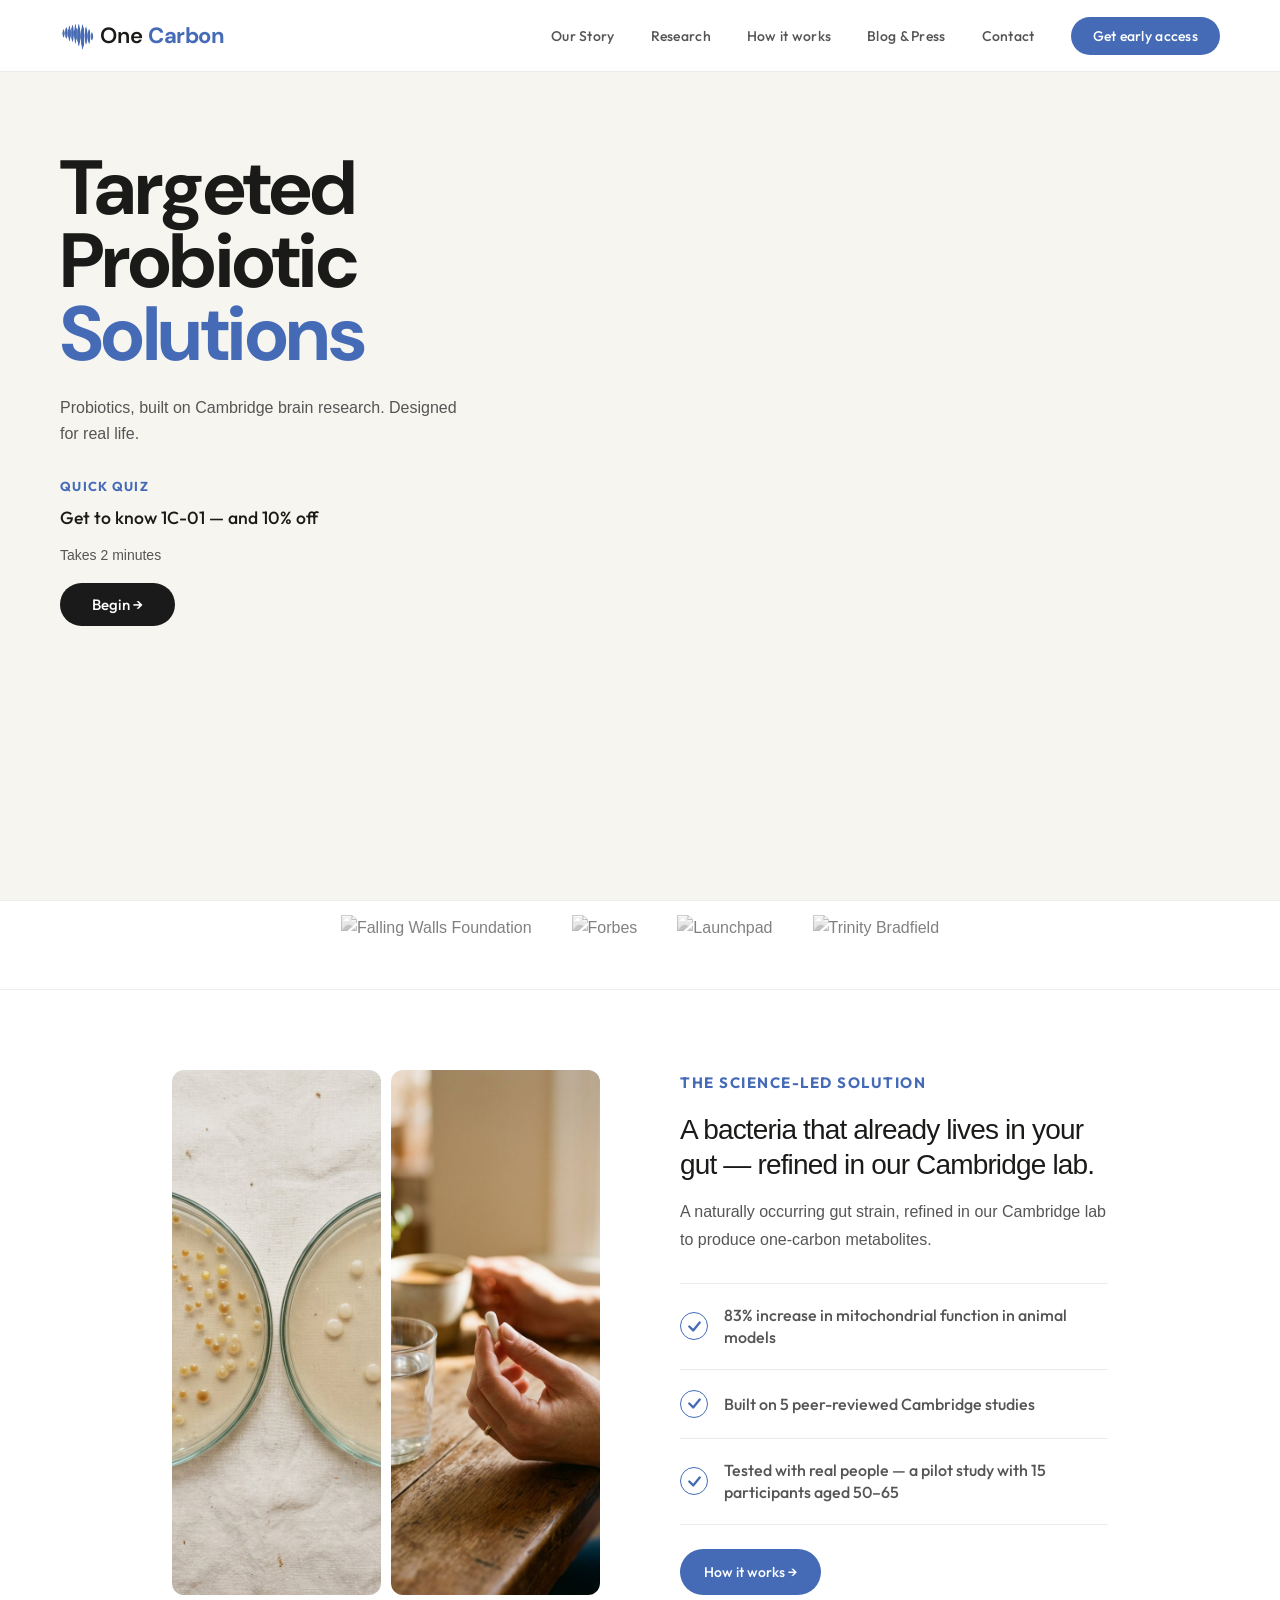
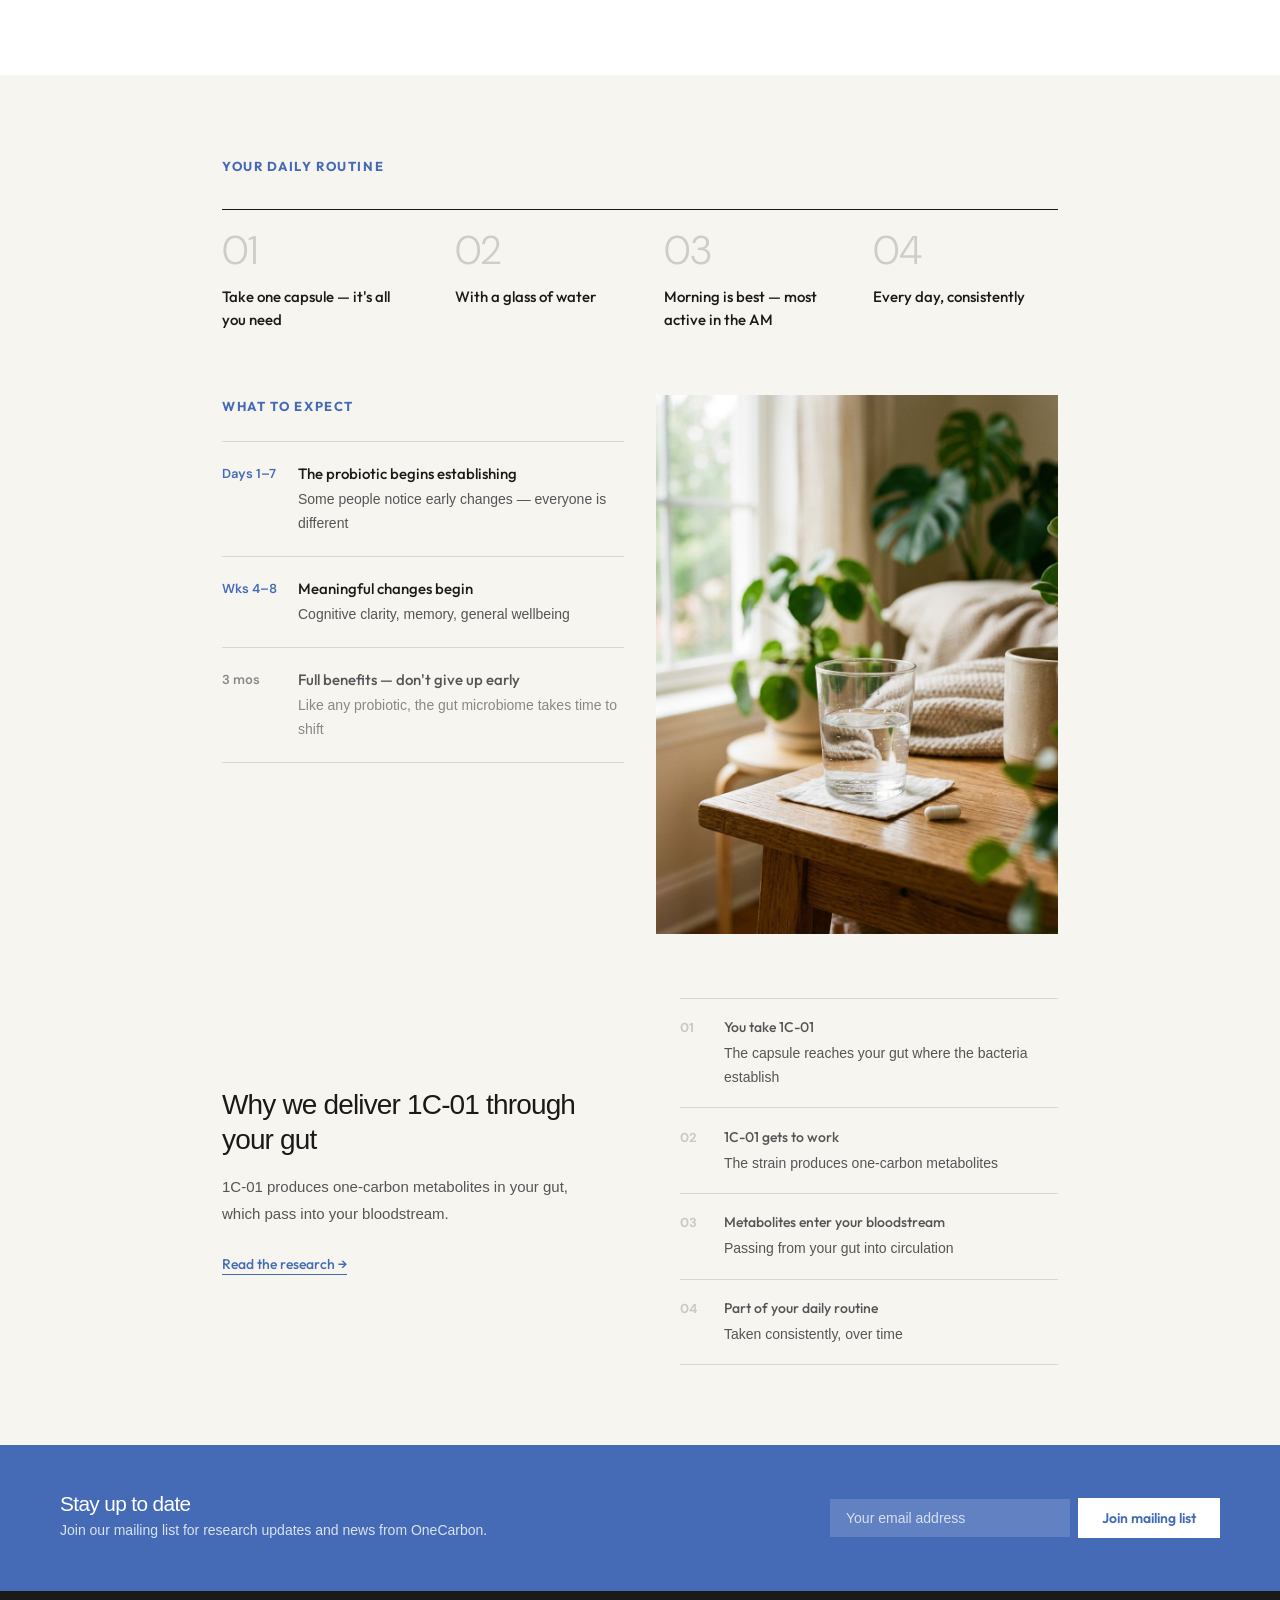
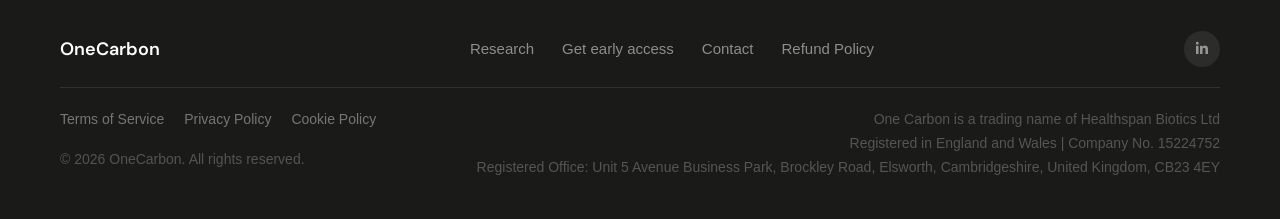
==== commit 59a02acd: "Merge pull request #1 from izu0421/sleep-assessment Sleep assessment" ====
--- a/index.html
+++ b/index.html
@@ -2,6 +2,7 @@
 <html lang="en">
 <head>
   <meta charset="UTF-8">
+  <link rel="icon" type="image/png" href="favicon.png">
   <meta name="viewport" content="width=device-width, initial-scale=1.0">
   <title>OneCarbon</title>
   <link rel="preconnect" href="https://fonts.googleapis.com">
@@ -27,7 +28,8 @@
     /* ── NEURON STAGE — full-bleed behind content ── */
     .neuron-stage {
       position: absolute;
-      inset: 0;
+      top: 0; bottom: 0;
+      left: 20%; right: -10%;
       z-index: 0;
       pointer-events: none;
     }
@@ -68,7 +70,7 @@
 
     /* ── LEFT: TEXT ── */
     .hero-text h1 em {
-      color: #1a73e8;
+      color: #456BB7;
     }
     .hero-text p {
       font-size: 16px; line-height: 1.65;
@@ -137,25 +139,26 @@
       box-shadow: 0 8px 40px -8px rgba(10,15,26,0.18);
     }
     #tweaks-panel h4 {
-      font-size: 11px; letter-spacing: 0.14em; text-transform: uppercase;
+      font-size: 15px; letter-spacing: 0.14em; text-transform: uppercase;
       color: var(--text-faint); margin-bottom: 16px;
     }
     .tweak-row { margin-bottom: 14px; }
     .tweak-row label {
       display: flex; justify-content: space-between;
-      font-size: 12px; color: var(--text-muted); margin-bottom: 5px;
+      font-size: 14px; color: var(--text-muted); margin-bottom: 5px;
     }
     .tweak-row label span { color: var(--text); font-variant-numeric: tabular-nums; }
     .tweak-row input[type=range] { width: 100%; accent-color: var(--accent); }
     .tweak-row select {
-      width: 100%; padding: 5px 8px; font-size: 12px;
+      width: 100%; padding: 5px 8px; font-size: 14px;
       border: 1px solid var(--border); background: transparent;
       font-family: 'DM Sans', sans-serif; color: var(--text);
     }
 
     @media (max-width: 760px) {
-      .hero { grid-template-columns: 1fr; overflow: hidden; }
-      .hero-right { display: none; }
+      .hero { grid-template-columns: 1fr; overflow: hidden; min-height: auto; }
+      .hero-right { display: block; padding: 24px 20px 80px; background: rgba(232, 230, 224, 0.6); }
+      .hero-right #qz { margin: 0 auto; }
 
       /* Mobile What We Do section */
       .mobile-what-section {
@@ -224,13 +227,14 @@
 
   <!-- ── NAV ── -->
   <nav class="site-nav">
-    <a href="index.html" class="nav-logo">One<span>Carbon</span></a>
+    <a href="index.html" class="nav-logo" style="display:flex;align-items:center;gap:6px;"><img src="media/logo-mark.png" alt="OneCarbon" style="height:28px;width:auto;">One<span style="color:#456BB7;font-weight:700;">Carbon</span></a>
     <ul class="nav-links">
       <li><a href="our_story.html">Our Story</a></li>
       <li><a href="research.html">Research</a></li>
-      <li><a href="blog.html">Blog</a></li>
+      <li><a href="index.html#how-it-works">How it works</a></li>
+      <li><a href="blog/">Blog &amp; Press</a></li>
       <li><a href="contact.html">Contact</a></li>
-      <li><a href="purchase.html" class="nav-cta">Probiotics</a></li>
+      <li><a href="purchase.html" class="nav-cta">Get early access</a></li>
     </ul>
     <button class="nav-hamburger" aria-label="Toggle menu" aria-expanded="false"><span></span><span></span><span></span></button>
   </nav>
@@ -248,49 +252,383 @@
     <div class="hero-left">
       <div class="hero-text">
         <h1>Targeted<br>Probiotic<br><em>Solutions</em></h1>
-        <p>
-          Evolving probiotic bacteria to target specific disease mechanisms.
-          We've developed <a href="purchase.html">1C-01</a> to enhance neuronal resilience.
-        </p>
-        <a href="purchase.html" class="btn-ghost">Our probiotics ↗</a>
-      </div>
-    </div>
-
-    <!-- Right: What we do cards -->
+        <p>Probiotics, built on Cambridge brain research. Designed for real life.</p>
+        <div style="margin-top:24px;">
+          <p style="font-size:13px;letter-spacing:0.1em;text-transform:uppercase;color:#456BB7;font-weight:700;margin:0 0 6px;">Quick quiz</p>
+          <p style="font-size:1.1rem;font-weight:500;margin:0 0 12px;color:var(--text);">Get to know 1C-01 — and 10% off</p>
+          <p style="font-size:14px;color:var(--text-muted);margin:0 0 16px;">Takes 2 minutes</p>
+          <button onclick="document.getElementById('qz-page').scrollIntoView({behavior:'smooth'});document.getElementById('qz-page').style.display='flex';" style="padding:12px 32px;background:#1a1a1a;color:#fff;border:none;border-radius:100px;font-size:15px;font-weight:500;cursor:pointer;font-family:inherit;">Begin →</button>
+        </div>
+      </div>
+    </div>
+
+    <!-- Right: Neuron visual -->
     <div class="hero-right">
-      <div class="hero-bubble-stack">
-        <div class="stat-card hero-what-bubble">
-          <div class="hero-what-heading">What we <span style="color:#1a73e8;">do</span></div>
-          <p class="hero-what-body">
-            We design ways to protect your neurons.<span class="hero-what-detail"> <br><br>
-            The one-carbon metabolic pathway is important in normal cellular function. <br>
-            Disruptions in this pathway are associated with cell death, like Alzheimer's-related neurodegeneration.
-            We discovered through computational biology that we can support this pathway
-            through the gut.</span>
-          </p>
+    </div>
+
+  </section>
+
+  <!-- Recognised by -->
+  <div style="background:#FFFFFF;border-top:1px solid rgba(10,15,26,0.08);border-bottom:1px solid rgba(10,15,26,0.08);display:flex;align-items:center;justify-content:center;gap:40px;padding:14px 40px;flex-wrap:wrap;">
+    <img src="media/logo-falling-walls.png" alt="Falling Walls Foundation" class="recognised-logo">
+    <img src="media/logo-forbes.png" alt="Forbes" class="recognised-logo">
+    <img src="media/logo-launchpad.png" alt="Launchpad" class="recognised-logo">
+    <img src="media/logo-trinbrad.png" alt="Trinity Bradfield" class="recognised-logo">
+  </div>
+  <!-- ── BRAIN HEALTH ASSESSMENT QUIZ ── -->
+  <div style="background:#F7F5F0;">
+  <style>
+  #qz-page{display:flex;align-items:flex-start;justify-content:center;padding:0;}
+  #qz *{box-sizing:border-box;}
+  #qz{font-family:'Outfit','Inter',sans-serif;color:#1a1a1a;background:transparent;width:100%;max-width:480px;border-radius:20px;padding:1.75rem 1.5rem 2rem;box-shadow:none;}
+  #qz .screen{display:none;animation:qz-fu .3s ease;}#qz .screen.active{display:block;}
+  @keyframes qz-fu{from{opacity:0;transform:translateY(8px);}to{opacity:1;transform:translateY(0);}}
+  #qz .steps{display:flex;align-items:center;justify-content:center;margin-bottom:2.5rem;}
+  #qz .step-dot{width:26px;height:26px;border-radius:50%;background:#D8D6D0;display:flex;align-items:center;justify-content:center;font-size:14px;font-weight:500;color:#999;flex-shrink:0;transition:background .3s;}
+  #qz .step-dot.active,#qz .step-dot.done{background:#456BB7;color:#fff;}
+  #qz .step-line{flex:1;height:1.5px;background:#D8D6D0;max-width:50px;}#qz .step-line.done{background:#456BB7;}
+  #qz .logo{font-family:'DM Sans','Lora',serif;font-size:14px;letter-spacing:.04em;color:#456BB7;margin-bottom:2.5rem;display:block;}
+  #qz .eyebrow,#qz .sci-eyebrow{font-size:14px;font-weight:500;letter-spacing:.14em;text-transform:uppercase;color:#456BB7;margin-bottom:.6rem;}
+  #qz .q-title{font-family:'DM Sans','Lora',serif;font-size:24px;line-height:1.35;color:#1a1a1a;margin-bottom:.5rem;font-weight:500;}
+  #qz .q-sub{font-size:14px;color:#666;margin-bottom:1.75rem;line-height:1.65;}
+  #qz .hint{font-size:14px;color:#999;margin-bottom:1rem;}
+  #qz .tiles{display:flex;flex-direction:column;gap:8px;margin-bottom:1.5rem;}
+  #qz .tile{display:flex;align-items:center;gap:14px;padding:14px 16px;border:1.5px solid #D8D6D0;border-radius:12px;cursor:pointer;background:#fff;transition:border-color .15s,background .15s;font-size:14px;color:#1a1a1a;text-align:left;font-family:inherit;line-height:1.4;font-weight:400;width:100%;}
+  #qz .tile:hover{border-color:#456BB7;background:#EEF2FA;}
+  #qz .tile.sel{border-color:#456BB7;background:#E1E9F7;font-weight:500;}
+  #qz .t-mark{width:20px;height:20px;border-radius:50%;border:1.5px solid #D8D6D0;flex-shrink:0;display:flex;align-items:center;justify-content:center;transition:all .15s;}
+  #qz .tile.sel .t-mark{background:#456BB7;border-color:#456BB7;}
+  #qz .t-chk{display:none;}#qz .tile.sel .t-chk{display:block;}
+  #qz .tile-divider{height:1px;background:#E8E6E0;margin:4px 0;}
+  #qz .cont-btn{width:100%;padding:15px;background:#1a1a1a;color:#fff;border:none;border-radius:99px;font-family:inherit;font-size:15px;font-weight:500;cursor:pointer;transition:background .15s,opacity .15s;margin-top:.5rem;}
+  #qz .cont-btn:disabled{opacity:.3;cursor:default;}
+  #qz .cont-btn:not(:disabled):hover{background:#456BB7;}
+  #qz .back{display:block;text-align:center;margin-top:1rem;font-size:15px;color:#999;cursor:pointer;border:none;background:none;font-family:inherit;padding:0;}
+  #qz .back:hover{color:#555;}
+  #qz .sci-bullets{display:flex;flex-direction:column;gap:10px;margin:1.25rem 0 1.5rem;}
+  #qz .sci-bullet{display:flex;gap:12px;align-items:flex-start;background:#fff;border-radius:10px;padding:14px 16px;border:1px solid #E8E6E0;font-size:14px;color:#444;line-height:1.6;}
+  #qz .sci-bullet-dot{width:8px;height:8px;border-radius:50%;background:#456BB7;flex-shrink:0;margin-top:6px;}
+  #qz .sci-bullet strong{color:#1a1a1a;font-weight:500;}
+  #qz .usp-strip{display:flex;flex-wrap:wrap;gap:8px;margin-top:1.25rem;}
+  #qz .usp-pill{font-size:14px;color:#456BB7;background:#E1E9F7;border:1px solid #B0C4E2;border-radius:99px;padding:5px 12px;font-weight:500;}
+  #qz .sci-disclaimer{font-size:15px;color:#aaa;line-height:1.65;margin-top:1.25rem;font-style:italic;}
+  #qz .safe-banner{background:#E1E9F7;border:1px solid #B0C4E2;border-radius:10px;padding:12px 16px;margin-bottom:1.5rem;font-size:15px;color:#1E3A6F;line-height:1.6;}
+  #qz .safe-banner strong{font-weight:500;}
+  #qz .offer-card{background:#456BB7;border-radius:14px;padding:1.5rem;margin-bottom:1.5rem;text-align:center;}
+  #qz .offer-pct{font-family:'DM Sans','Lora',serif;font-size:48px;color:#fff;line-height:1;margin-bottom:.25rem;font-weight:600;}
+  #qz .offer-label{font-size:15px;color:rgba(255,255,255,.85);margin-bottom:.35rem;}
+  #qz .offer-sub{font-size:14px;color:rgba(255,255,255,.55);}
+  #qz .inp-label{font-size:14px;color:#555;margin-bottom:.4rem;display:block;}
+  #qz .email-inp{width:100%;padding:13px 16px;border:1.5px solid #D8D6D0;border-radius:12px;font-family:inherit;font-size:15px;color:#1a1a1a;background:#fff;outline:none;transition:border-color .15s;margin-bottom:.5rem;}
+  #qz .email-inp:focus{border-color:#456BB7;}
+  #qz .privacy{font-size:15px;color:#aaa;margin-bottom:1rem;}
+  #qz .gdpr-row{display:flex;align-items:flex-start;gap:10px;margin-bottom:1.5rem;}
+  #qz .gdpr-row input[type=checkbox]{margin-top:2px;accent-color:#456BB7;flex-shrink:0;width:15px;height:15px;cursor:pointer;}
+  #qz .gdpr-label{font-size:15px;color:#888;line-height:1.65;}
+  #qz .gdpr-label a{color:#456BB7;text-decoration:underline;}
+  #qz .skip{display:block;text-align:center;font-size:14px;color:#aaa;cursor:pointer;border:none;background:none;font-family:inherit;margin-top:1rem;padding:0;}
+  #qz .skip:hover{color:#666;}
+  #qz .result-hero{background:#fff;border-radius:14px;padding:1.5rem;margin-bottom:1.25rem;border:1px solid #D8D6D0;}
+  #qz .fit-badge{display:inline-flex;align-items:center;gap:6px;border:1px solid #B0C4E2;border-radius:99px;padding:5px 14px;font-size:14px;font-weight:500;color:#456BB7;background:#E1E9F7;margin-bottom:1rem;}
+  #qz .fit-badge .dot{width:6px;height:6px;border-radius:50%;background:#456BB7;}
+  #qz .res-title{font-family:'DM Sans','Lora',serif;font-size:22px;line-height:1.3;color:#1a1a1a;margin-bottom:.75rem;font-weight:500;}
+  #qz .res-body{font-size:14px;line-height:1.8;color:#555;}
+  #qz .fit-list{display:flex;flex-direction:column;gap:8px;margin-bottom:1.5rem;}
+  #qz .fit-item{display:flex;gap:12px;align-items:flex-start;font-size:15px;color:#444;line-height:1.55;background:#fff;border-radius:10px;padding:12px 14px;border:1px solid #E8E6E0;}
+  #qz .fit-icon{width:20px;height:20px;border-radius:50%;background:#E1E9F7;display:flex;align-items:center;justify-content:center;flex-shrink:0;margin-top:1px;}
+  #qz .cta-primary{width:100%;padding:15px;background:#456BB7;color:#fff;border:none;border-radius:99px;font-family:inherit;font-size:15px;font-weight:500;cursor:pointer;margin-bottom:10px;transition:background .15s;}
+  #qz .cta-primary:hover{background:#2f4f8f;}
+  #qz .cta-secondary{width:100%;padding:13px;background:#fff;color:#1a1a1a;border:1.5px solid #D8D6D0;border-radius:99px;font-family:inherit;font-size:14px;cursor:pointer;transition:border-color .15s;}
+  #qz .cta-secondary:hover{border-color:#456BB7;}
+  #qz .legal{font-size:15px;color:#aaa;text-align:center;margin-top:1.25rem;line-height:1.7;}
+  #qz .offer-eyebrow{display:inline-block;background:#456BB7;color:#fff;font-size:15px;font-weight:700;letter-spacing:.08em;padding:5px 12px;border-radius:99px;margin-bottom:14px;text-transform:uppercase;}
+  #qz .offer-eyebrow strong{color:#FFD84D;font-weight:800;}
+  #qz .tiles-grid{display:grid;grid-template-columns:1fr 1fr;gap:10px;margin-bottom:1.5rem;}
+  #qz .tile-grid-item{display:flex;flex-direction:column;align-items:center;justify-content:center;padding:18px 10px;border:1.5px solid #D8D6D0;border-radius:14px;cursor:pointer;background:#fff;transition:border-color .15s,background .15s,transform .15s;font-size:15px;color:#1a1a1a;text-align:center;font-family:inherit;line-height:1.3;font-weight:500;gap:8px;}
+  #qz .tile-grid-item:hover{border-color:#456BB7;background:#EEF2FA;transform:translateY(-2px);}
+  #qz .tile-grid-item.sel{border-color:#456BB7;background:#E1E9F7;}
+  #qz .tile-emoji{font-size:32px;line-height:1;}
+  #qz .tile .tile-inline-emoji{font-size:18px;margin-right:2px;}
+  #qz .circle-grid{display:flex;flex-wrap:wrap;gap:16px;justify-content:center;margin-bottom:1.5rem;}
+  #qz .circle-btn{display:flex;flex-direction:column;align-items:center;justify-content:center;gap:6px;width:96px;height:96px;border-radius:50%;border:1.5px solid #D8D6D0;background:#fff;cursor:pointer;transition:border-color .15s,background .15s;font-family:inherit;}
+  #qz .circle-btn:hover{border-color:#456BB7;background:#EEF2FA;}
+  #qz .circle-btn.sel{border-color:#456BB7;background:#E1E9F7;}
+  #qz .circle-em{font-size:26px;line-height:1;}
+  #qz .circle-em-sm{font-size:17px;line-height:1.4;text-align:center;}
+  #qz .circle-lbl{font-size:13px;font-weight:500;color:#666;text-align:center;line-height:1.2;}
+  #qz .circle-btn.sel .circle-lbl{color:#1a3f80;}
+  #qz .circle-muted{border-style:dashed;background:#fafaf8;}
+  #qz .circle-muted .circle-lbl{color:#999;}
+  #qz .circle-muted.sel{border-color:#456BB7;background:#E1E9F7;}
+  #qz .circle-divider-label{flex-basis:100%;text-align:center;font-size:13px;color:#aaa;text-transform:uppercase;letter-spacing:0.08em;margin:4px 0;}
+  </style>
+
+  <div id="qz-page" style="display:none;"><div id="qz">
+
+  <!-- Q1 -->
+  <div class="screen active" id="qz-s1">
+    <div class="steps" id="qz-sd1"></div>
+    <span class="offer-eyebrow">Answer for <strong>10% OFF!</strong></span>
+    <p class="eyebrow">Question 1 of 5</p>
+    <h2 class="q-title">Who are you exploring 1C-01 for?</h2>
+    <div class="tiles-grid">
+      <button type="button" class="tile-grid-item" onclick="qzPick(this,'s1')" data-val="myself"><span class="tile-emoji">🙋</span>Myself</button>
+      <button type="button" class="tile-grid-item" onclick="qzPick(this,'s1')" data-val="parent"><span class="tile-emoji">👵</span>A Parent</button>
+      <button type="button" class="tile-grid-item" onclick="qzPick(this,'s1')" data-val="partner"><span class="tile-emoji">💑</span>A Partner</button>
+      <button type="button" class="tile-grid-item" onclick="qzPick(this,'s1')" data-val="other"><span class="tile-emoji">🤝</span>Someone Else</button>
+    </div>
+    <button class="cont-btn" id="qz-next-s1" disabled onclick="qzGoTo('qz-sex')">Continue</button>
+  </div>
+
+  <!-- Q2 Biological sex -->
+  <div class="screen" id="qz-sex">
+    <div class="steps" id="qz-sd2"></div>
+    <span class="offer-eyebrow">Answer for <strong>10% OFF!</strong></span>
+    <p class="eyebrow">Question 2 of 5</p>
+    <h2 class="q-title">What's your biological sex?</h2>
+    <div class="tiles-grid">
+      <button type="button" class="tile-grid-item" onclick="qzPick(this,'sex')" data-val="female"><span class="tile-emoji">👩</span>Female</button>
+      <button type="button" class="tile-grid-item" onclick="qzPick(this,'sex')" data-val="male"><span class="tile-emoji">👨</span>Male</button>
+      <button type="button" class="tile-grid-item" onclick="qzPick(this,'sex')" data-val="na"><span class="tile-emoji">🫥</span>Prefer not to say</button>
+    </div>
+    <button class="cont-btn" id="qz-next-sex" disabled onclick="qzGoTo('qz-s2')">Continue</button>
+    <button class="back" onclick="qzGoTo('qz-s1')">← Back</button>
+  </div>
+
+  <!-- Q3 What's prompting interest -->
+  <div class="screen" id="qz-s2">
+    <div class="steps" id="qz-sd3"></div>
+    <span class="offer-eyebrow">Answer for <strong>10% OFF!</strong></span>
+    <p class="eyebrow">Question 3 of 5</p>
+    <h2 class="q-title">What's prompting your interest?</h2>
+    <p class="hint">Select all that apply.</p>
+    <div class="circle-grid">
+      <button type="button" class="circle-btn" onclick="qzMulti(this,'s2')" data-val="memory"><span class="circle-em">💭</span><span class="circle-lbl">Memory</span></button>
+      <button type="button" class="circle-btn" onclick="qzMulti(this,'s2')" data-val="focus"><span class="circle-em">🎯</span><span class="circle-lbl">Focus &amp; concentration</span></button>
+      <button type="button" class="circle-btn" onclick="qzMulti(this,'s2')" data-val="family"><span class="circle-em">🧬</span><span class="circle-lbl">Family history</span></button>
+      <button type="button" class="circle-btn" onclick="qzMulti(this,'s2')" data-val="proactive"><span class="circle-em">🌱</span><span class="circle-lbl">Just being proactive</span></button>
+    </div>
+    <p class="sci-disclaimer" style="margin-top:0.5rem;">We ask to understand who's interested — this isn't a health assessment or diagnosis.</p>
+    <button class="cont-btn" id="qz-next-s2" disabled onclick="qzGoTo('qz-sci1')">Continue</button>
+    <button class="back" onclick="qzGoTo('qz-sex')">← Back</button>
+  </div>
+
+  <!-- Sci 1 -->
+  <div class="screen" id="qz-sci1">
+    <div class="steps" id="qz-sd5"></div>
+    <p class="sci-eyebrow">Did you know</p>
+    <h2 class="q-title">The gut and brain are closely connected</h2>
+    <div class="sci-bullets">
+      <div class="sci-bullet"><span class="sci-bullet-dot"></span><span>The gut and brain communicate through the <strong>gut-brain axis</strong>.</span></div>
+      <div class="sci-bullet"><span class="sci-bullet-dot"></span><span>Gut bacteria produce <strong>metabolites</strong> that enter the bloodstream.</span></div>
+      <div class="sci-bullet"><span class="sci-bullet-dot"></span><span>1C-01 takes a probiotic approach to producing one-carbon metabolites.</span></div>
+    </div>
+    <p class="sci-disclaimer">For educational purposes only. 1C-01 is a food supplement and does not claim to treat or prevent any disease.</p>
+    <button class="cont-btn" style="opacity:1;margin-top:1.25rem;" onclick="qzGoTo('qz-sci2')">Continue →</button>
+    <button class="back" onclick="qzGoTo('qz-s2')">← Back</button>
+  </div>
+
+  <!-- Sci 2 -->
+  <div class="screen" id="qz-sci2">
+    <div class="steps" id="qz-sd6"></div>
+    <p class="sci-eyebrow">The OneCarbon story</p>
+    <h2 class="q-title">A Cambridge discovery — now in a probiotic</h2>
+    <div class="sci-bullets">
+      <div class="sci-bullet"><span class="sci-bullet-dot"></span><span>At <strong>Cambridge</strong>, Dr Yizhou Yu studied the <strong>one-carbon pathway</strong> in the context of brain ageing.</span></div>
+      <div class="sci-bullet"><span class="sci-bullet-dot"></span><span>He identified a probiotic that produces one-carbon metabolites.</span></div>
+      <div class="sci-bullet"><span class="sci-bullet-dot"></span><span><strong>1C-01</strong> is the result: a food-grade, non-GMO probiotic working from inside your gut.</span></div>
+    </div>
+    <div class="usp-strip">
+      <span class="usp-pill">Food-grade</span><span class="usp-pill">Non-GMO</span><span class="usp-pill">Drug-free</span><span class="usp-pill">Cambridge research</span><span class="usp-pill">Falling Walls finalist</span>
+    </div>
+    <button class="cont-btn" style="opacity:1;margin-top:1.25rem;" onclick="qzGoTo('qz-s5')">Continue →</button>
+    <button class="back" onclick="qzGoTo('qz-sci1')">← Back</button>
+  </div>
+
+  <!-- Q5 Medication -->
+  <div class="screen" id="qz-s5">
+    <div class="steps" id="qz-sd7"></div>
+    <span class="offer-eyebrow">Answer for <strong>10% OFF!</strong></span>
+    <p class="eyebrow">Question 4 of 5</p>
+    <h2 class="q-title" id="qz-s5-title">Are you currently taking any medication or supplements?</h2>
+    <div class="safe-banner"><strong>1C-01 is safe to take alongside existing medication and supplements</strong> — it's a food-grade probiotic, not a drug. Always consult your doctor if you have any concerns.</div>
+    <p class="hint">Select all that apply.</p>
+    <div class="circle-grid">
+      <button type="button" class="circle-btn" onclick="qzMulti(this,'s5')" data-val="supplements"><span class="circle-em">🌿</span><span class="circle-lbl">General supplements</span></button>
+      <button type="button" class="circle-btn" onclick="qzMulti(this,'s5')" data-val="prescription"><span class="circle-em">💊</span><span class="circle-lbl">Prescription medication</span></button>
+      <button type="button" class="circle-btn" onclick="qzMulti(this,'s5')" data-val="none"><span class="circle-em">🌻</span><span class="circle-lbl">Nothing currently</span></button>
+    </div>
+    <button class="cont-btn" id="qz-next-s5" disabled onclick="qzGoTo('qz-s-email')">Continue</button>
+    <button class="back" onclick="qzGoTo('qz-sci2')">← Back</button>
+  </div>
+
+  <!-- Email gate -->
+  <div class="screen" id="qz-s-email">
+    <div class="steps" id="qz-sd8"></div>
+    <h2 class="q-title">Would you like 10% off your first month?</h2>
+    <p class="q-sub" style="margin-bottom:1.25rem;">Enter your email to claim your discount.</p>
+    <div class="offer-card">
+      <div class="offer-pct">10% off</div>
+      <div class="offer-label">your first month of 1C-01</div>
+      <div class="offer-sub">Discount applied automatically at checkout</div>
+    </div>
+    <label class="inp-label" for="qz-ef">Your email address</label>
+    <input type="email" class="email-inp" id="qz-ef" placeholder="you@example.com" oninput="qzCheckE()"/>
+    <p class="privacy">Used only to send your results and discount code.</p>
+    <div class="gdpr-row">
+      <input type="checkbox" id="qz-gdpr" onchange="qzCheckE()"/>
+      <label class="gdpr-label" for="qz-gdpr">I agree to receive marketing communications and information materials from OneCarbon. You can opt out at any time. See our <a href="legal/privacy.html" target="_blank">Privacy Policy</a>.</label>
+    </div>
+    <button class="cont-btn" id="qz-ebtn" disabled onclick="qzSubmitE()">Continue</button>
+    <button class="skip" onclick="qzShowResult()">Skip for now</button>
+  </div>
+
+  <!-- Q4 Age -->
+  <div class="screen" id="qz-s7">
+    <div class="steps" id="qz-sd10"></div>
+    <span class="offer-eyebrow">Answer for <strong>10% OFF!</strong></span>
+    <p class="eyebrow">Question 5 of 5</p>
+    <h2 class="q-title" id="qz-s7-title">How old are you?</h2>
+    <div class="tiles-grid">
+      <button type="button" class="tile-grid-item" onclick="qzPick(this,'s7')" data-val="under59"><span class="tile-emoji">🧑</span>Under 59</button>
+      <button type="button" class="tile-grid-item" onclick="qzPick(this,'s7')" data-val="60-70"><span class="tile-emoji">👨</span>60–70</button>
+      <button type="button" class="tile-grid-item" onclick="qzPick(this,'s7')" data-val="70-80"><span class="tile-emoji">👴</span>70–80</button>
+      <button type="button" class="tile-grid-item" onclick="qzPick(this,'s7')" data-val="80+"><span class="tile-emoji">🌟</span>80+</button>
+    </div>
+    <button class="cont-btn" id="qz-next-s7" disabled onclick="qzShowResult()">See my results</button>
+    <button class="back" onclick="qzGoTo('qz-s-email')">← Back</button>
+  </div>
+
+  <!-- Result -->
+  <div class="screen" id="qz-s-result">
+    <div class="result-hero">
+      <div class="fit-badge"><span class="dot"></span><span id="qz-badge-txt">10% off unlocked</span></div>
+      <h2 class="res-title">Thanks — here's your 10% off.</h2>
+      <p class="res-body" id="qz-res-body"></p>
+    </div>
+    <div class="fit-list" id="qz-fit-list"></div>
+    <button class="cta-primary" onclick="window.open('purchase.html','_blank')">Claim your 10% off</button>
+    <button class="cta-secondary" onclick="window.open('research.html','_blank')">Learn about the science</button>
+    <p class="legal">1C-01 is a food supplement. It has not been MHRA-approved to diagnose, treat, or prevent any disease. Always consult your doctor before starting, especially if on prescription medication.</p>
+  </div>
+
+  </div></div>
+
+  <script>
+  const qzA={};const qzTOTAL=5;
+  function qzDots(id,cur){const el=document.getElementById(id);if(!el)return;let h='';for(let i=1;i<=qzTOTAL;i++){if(i>1)h+=`<div class="step-line${i<=cur?' done':''}"></div>`;const c='step-dot'+(i<cur?' done':i===cur?' active':'');h+=`<div class="${c}"><span>${i<cur?'✓':i}</span></div>`;}el.innerHTML=h;}
+  const qzSdMap={'qz-s1':1,'qz-sex':2,'qz-s2':3,'qz-sci1':3,'qz-sci2':3,'qz-s5':4,'qz-s-email':4,'qz-s7':5};
+  function qzGoTo(id){document.querySelectorAll('#qz .screen').forEach(s=>s.classList.remove('active'));document.getElementById(id).classList.add('active');qzPersonalise();const n=qzSdMap[id];if(n)for(let i=1;i<=10;i++)qzDots('qz-sd'+i,n);document.getElementById('qz').scrollIntoView({behavior:'smooth',block:'start'});}
+  function qzPersonalise(){
+    const who=(qzA['s1']||['myself'])[0],s=who==='myself';
+    const map={
+      'qz-s5-title':s?'Are you currently taking any medication or supplements?':'Are they currently taking any medication or supplements?',
+      'qz-s7-title':s?'How old are you?':'How old are they?',
+    };
+    Object.entries(map).forEach(([id,txt])=>{const e=document.getElementById(id);if(e)e.textContent=txt;});
+  }
+  function qzPick(btn,sid){const wrap=btn.closest('.tiles,.tiles-grid,.circle-grid');wrap.querySelectorAll('.tile,.tile-grid-item,.circle-btn').forEach(o=>o.classList.remove('sel'));btn.classList.add('sel');qzA[sid]=[btn.dataset.val];const n=document.getElementById('qz-next-'+sid);if(n)n.disabled=false;}
+  function qzMulti(btn,sid){btn.classList.toggle('sel');const wrap=btn.closest('.tiles,.tiles-grid,.circle-grid');const sel=Array.from(wrap.querySelectorAll('.tile.sel,.tile-grid-item.sel,.circle-btn.sel')).map(b=>b.dataset.val);qzA[sid]=sel;const n=document.getElementById('qz-next-'+sid);if(n)n.disabled=sel.length===0;}
+  function qzCheckE(){const email=/^[^\s@]+@[^\s@]+\.[^\s@]+$/.test(document.getElementById('qz-ef').value);const gdpr=document.getElementById('qz-gdpr').checked;document.getElementById('qz-ebtn').disabled=!(email&&gdpr);}
+  function qzSubmitE(){
+    const email=document.getElementById('qz-ef').value;
+    const payload={
+      _subject:'1C-01 Quiz — Email Capture',
+      _gotcha:'',
+      email:email,
+      gdpr_consent:'yes',
+      q1_who:(qzA['s1']||[]).join(','),
+      q2_sex:(qzA['sex']||[]).join(','),
+      q3_concerns:(qzA['s2']||[]).join(','),
+      q4_medication:(qzA['s5']||[]).join(','),
+    };
+    fetch('https://formspree.io/f/xykvdvoy',{
+      method:'POST',
+      headers:{'Content-Type':'application/json','Accept':'application/json'},
+      body:JSON.stringify(payload),
+    }).catch(()=>{}); // fire-and-forget; don't block UX
+    qzGoTo('qz-s7');
+  }
+  function qzShowResult(){
+    const email=document.getElementById('qz-ef').value||'(not provided)';
+    const finalPayload={
+      _subject:'1C-01 Quiz — Completed',
+      _gotcha:'',
+      email:email,
+      q1_who:(qzA['s1']||[]).join(','),
+      q2_sex:(qzA['sex']||[]).join(','),
+      q3_concerns:(qzA['s2']||[]).join(','),
+      q4_medication:(qzA['s5']||[]).join(','),
+      q5_age:(qzA['s7']||[]).join(','),
+    };
+    fetch('https://formspree.io/f/xykvdvoy',{
+      method:'POST',
+      headers:{'Content-Type':'application/json','Accept':'application/json'},
+      body:JSON.stringify(finalPayload),
+    }).catch(()=>{});
+
+    const meds=qzA['s5']||[];
+    const onMeds=!meds.includes('none')&&meds.length>0;
+    document.getElementById('qz-res-body').textContent='Thanks for taking the time. 1C-01 is a daily probiotic food supplement, developed from research at the University of Cambridge. Here\'s 10% off your first order.';
+    const items=['1C-01 is a once-daily probiotic — food-grade and non-GMO.','Built on peer-reviewed research from the University of Cambridge.','Your 10% discount is applied automatically at checkout.'];
+    if(onMeds)items.push('It\'s a food supplement, not a medicine — check with your doctor if you take prescription medication.');
+    const fl=document.getElementById('qz-fit-list');fl.innerHTML='';
+    items.slice(0,4).forEach(txt=>{fl.innerHTML+=`<div class="fit-item"><div class="fit-icon"><svg viewBox="0 0 10 8" fill="none" width="9" height="9"><polyline points="1,4 4,7 9,1" stroke="#456BB7" stroke-width="1.8" stroke-linecap="round" stroke-linejoin="round"/></svg></div><span>${txt}</span></div>`;});
+    qzGoTo('qz-s-result');
+  }
+  qzDots('qz-sd1',1);
+  </script>
+
+  </div><!-- /.bg-alt quiz -->
+
+  <!-- ── SCIENCE-LED SECTION ── -->
+  <div style="background:#fff;">
+  <section style="max-width:1000px;margin:0 auto;padding:5rem 2rem;">
+    <div style="display:grid;grid-template-columns:1fr 1fr;gap:5rem;align-items:stretch;">
+      <div style="display:grid;grid-template-columns:1fr 1fr;gap:10px;align-self:stretch;">
+        <div style="border-radius:12px;overflow:hidden;min-height:400px;">
+          <img src="media/petri-dish-1.png" alt="Bacterial cultures in our Cambridge lab" style="width:100%;height:100%;object-fit:cover;object-position:center center;">
         </div>
-        <a href="research.html" class="stat-card hero-research-bubble">
-          Learn more about our research here →
-        </a>
-      </div>
-    </div>
-
-    <!-- Recognised by — pinned to hero bottom -->
-    <div class="recog-bar" style="position:absolute;bottom:0;left:0;right:0;z-index:3;background:rgba(247,245,240,0.88);backdrop-filter:blur(8px);border-top:1px solid rgba(10,15,26,0.08);display:flex;align-items:center;justify-content:center;gap:40px;padding:14px 40px;flex-wrap:wrap;">
-      <img src="media/logo-falling-walls.png" alt="Falling Walls Foundation" class="recognised-logo">
-      <img src="media/logo-forbes.png" alt="Forbes" class="recognised-logo">
-      <img src="media/logo-launchpad.png" alt="Launchpad" class="recognised-logo">
-      <img src="media/logo-trinbrad.png" alt="Trinity Bradfield" class="recognised-logo">
-    </div>
-
+        <div style="border-radius:12px;overflow:hidden;min-height:400px;">
+          <img src="media/hand-with-pill.png" alt="1C-01 probiotic capsule" style="width:100%;height:100%;object-fit:cover;object-position:center 40%;">
+        </div>
+      </div>
+      <div>
+        <p style="font-size:15px;letter-spacing:0.1em;text-transform:uppercase;color:#456BB7;font-weight:700;margin:0 0 1rem;">The science-led solution</p>
+        <h2 style="font-size:1.75rem;font-weight:500;line-height:1.25;margin:0 0 1rem;">A bacteria that already lives in your gut — refined in our Cambridge lab.</h2>
+        <p style="font-size:16px;color:var(--text-muted);line-height:1.8;margin:0 0 1.75rem;">A naturally occurring gut strain, refined in our Cambridge lab to produce one-carbon metabolites.</p>
+        <div style="border-top:0.5px solid var(--border);margin-bottom:1.5rem;">
+          <div style="display:flex;align-items:center;gap:16px;padding:1.25rem 0;border-bottom:0.5px solid var(--border);">
+            <div style="width:28px;height:28px;border-radius:50%;border:1.5px solid #456BB7;display:flex;align-items:center;justify-content:center;flex-shrink:0;">
+              <svg viewBox="0 0 10 8" fill="none" width="13" height="13"><polyline points="1,4 4,7 9,1" stroke="#456BB7" stroke-width="1.8" stroke-linecap="round" stroke-linejoin="round"/></svg>
+            </div>
+            <p style="font-size:16px;font-weight:500;line-height:1.4;margin:0;">83% increase in mitochondrial function in animal models</p>
+          </div>
+          <div style="display:flex;align-items:center;gap:16px;padding:1.25rem 0;border-bottom:0.5px solid var(--border);">
+            <div style="width:28px;height:28px;border-radius:50%;border:1.5px solid #456BB7;display:flex;align-items:center;justify-content:center;flex-shrink:0;">
+              <svg viewBox="0 0 10 8" fill="none" width="13" height="13"><polyline points="1,4 4,7 9,1" stroke="#456BB7" stroke-width="1.8" stroke-linecap="round" stroke-linejoin="round"/></svg>
+            </div>
+            <p style="font-size:16px;font-weight:500;line-height:1.4;margin:0;">Built on 5 peer-reviewed Cambridge studies</p>
+          </div>
+          <div style="display:flex;align-items:center;gap:16px;padding:1.25rem 0;border-bottom:0.5px solid var(--border);">
+            <div style="width:28px;height:28px;border-radius:50%;border:1.5px solid #456BB7;display:flex;align-items:center;justify-content:center;flex-shrink:0;">
+              <svg viewBox="0 0 10 8" fill="none" width="13" height="13"><polyline points="1,4 4,7 9,1" stroke="#456BB7" stroke-width="1.8" stroke-linecap="round" stroke-linejoin="round"/></svg>
+            </div>
+            <p style="font-size:16px;font-weight:500;line-height:1.4;margin:0;">Tested with real people — a pilot study with 15 participants aged 50–65</p>
+          </div>
+        </div>
+<a href="#how-it-works" style="display:inline-block;padding:12px 24px;background:#456BB7;color:#fff;border-radius:100px;font-size:14px;font-weight:500;text-decoration:none;">How it works →</a>
+      </div>
+    </div>
   </section>
+  </div><!-- /.science white -->
 
   <!-- ── MOBILE ONLY: What We Do ── -->
   <section class="mobile-what-section" style="display:none;">
     <h2>What we <span style="color:#1a73e8;">do</span></h2>
     <br>
-    <h3>We design ways to protect your neurons.</h3>
-    <p>The one-carbon metabolic pathway is important in normal cellular function. Disruptions in this pathway are associated with cell death, like Alzheimer's-related neurodegeneration. We discovered through computational biology that we can support this pathway through the gut.</p>
+    <h3>We research how neurons protect themselves.</h3>
+    <p>One-carbon metabolism is a pathway our team studied at the University of Cambridge in the context of brain ageing. We found that certain gut bacteria naturally produce one-carbon metabolites, and developed 1C-01 to deliver them daily.</p>
     <a href="research.html">Learn more about our research →</a>
   </section>
 
@@ -304,12 +642,12 @@
           Alongside the opportunity to try 1C-01 and receive personalised biomarker
           monitoring, you will be contributing to groundbreaking research.
         </p>
-        <a href="trials-v3.html" class="profile-cta-link">Learn more about PROFILE →</a>
+        <a href="draft/trials-v3.html" class="profile-cta-link">Learn more about PROFILE →</a>
       </div>
       <div>
-        <form class="profile-form" action="https://formsubmit.co/jake@onecarbon.com" method="POST" target="_blank">
+        <form class="profile-form" action="https://formspree.io/f/xqejdjwr" method="POST" target="_blank">
           <input type="hidden" name="_subject" value="FORM RESPONSE">
-          <input type="text" name="_honey" style="display:none">
+          <input type="text" name="_gotcha" style="display:none">
           <div class="form-row">
             <div><input class="form-control" type="text" name="name" placeholder="Full Name" required></div>
             <div><input class="form-control" type="email" name="email" placeholder="Email Address" required></div>
@@ -327,6 +665,89 @@
     </div>
   </section>
 
+  <!-- ── HOW IT WORKS ── -->
+  <div id="how-it-works" style="background:#F7F5F0;">
+  <section style="max-width:900px;margin:0 auto;padding:5rem 2rem;">
+
+    <p style="font-size:13px;text-transform:uppercase;letter-spacing:0.12em;color:#456BB7;font-weight:700;margin:0 0 2rem;">Your daily routine</p>
+    <div style="display:grid;grid-template-columns:repeat(4,1fr);gap:0;margin-bottom:4rem;">
+      <div style="border-top:1.5px solid var(--text);padding:1.25rem 1.5rem 0 0;">
+        <span style="display:block;font-size:2.5rem;font-weight:300;color:rgba(26,26,24,0.18);line-height:1;margin-bottom:1rem;font-family:'DM Sans',sans-serif;">01</span>
+        <p style="font-size:15px;font-weight:500;line-height:1.5;margin:0;color:var(--text);">Take one capsule — it's all you need</p>
+      </div>
+      <div style="border-top:1.5px solid var(--text);padding:1.25rem 1.5rem 0;">
+        <span style="display:block;font-size:2.5rem;font-weight:300;color:rgba(26,26,24,0.18);line-height:1;margin-bottom:1rem;font-family:'DM Sans',sans-serif;">02</span>
+        <p style="font-size:15px;font-weight:500;line-height:1.5;margin:0;color:var(--text);">With a glass of water</p>
+      </div>
+      <div style="border-top:1.5px solid var(--text);padding:1.25rem 1.5rem 0;">
+        <span style="display:block;font-size:2.5rem;font-weight:300;color:rgba(26,26,24,0.18);line-height:1;margin-bottom:1rem;font-family:'DM Sans',sans-serif;">03</span>
+        <p style="font-size:15px;font-weight:500;line-height:1.5;margin:0;color:var(--text);">Morning is best — most active in the AM</p>
+      </div>
+      <div style="border-top:1.5px solid var(--text);padding:1.25rem 0 0 1.5rem;">
+        <span style="display:block;font-size:2.5rem;font-weight:300;color:rgba(26,26,24,0.18);line-height:1;margin-bottom:1rem;font-family:'DM Sans',sans-serif;">04</span>
+        <p style="font-size:15px;font-weight:500;line-height:1.5;margin:0;color:var(--text);">Every day, consistently</p>
+      </div>
+    </div>
+
+    <div style="display:grid;grid-template-columns:1fr 1fr;gap:2rem;margin-bottom:4rem;align-items:stretch;">
+      <div style="padding:0;">
+        <p style="font-size:13px;text-transform:uppercase;letter-spacing:0.12em;color:#456BB7;font-weight:700;margin:0 0 1.5rem;">What to expect</p>
+        <div style="display:flex;align-items:flex-start;gap:1.25rem;padding:1.25rem 0;border-top:0.5px solid rgba(0,0,0,0.12);">
+          <span style="font-size:13px;font-weight:600;color:#456BB7;font-family:'DM Sans',sans-serif;flex-shrink:0;padding-top:2px;min-width:56px;">Days 1–7</span>
+          <div>
+            <p style="font-size:15px;color:var(--text);line-height:1.55;margin:0 0 3px;font-weight:500;">The probiotic begins establishing</p>
+            <p style="font-size:14px;color:var(--text-muted);margin:0;">Some people notice early changes — everyone is different</p>
+          </div>
+        </div>
+        <div style="display:flex;align-items:flex-start;gap:1.25rem;padding:1.25rem 0;border-top:0.5px solid rgba(0,0,0,0.12);">
+          <span style="font-size:13px;font-weight:600;color:#456BB7;font-family:'DM Sans',sans-serif;flex-shrink:0;padding-top:2px;min-width:56px;">Wks 4–8</span>
+          <div>
+            <p style="font-size:15px;color:var(--text);line-height:1.55;margin:0 0 3px;font-weight:500;">Meaningful changes begin</p>
+            <p style="font-size:14px;color:var(--text-muted);margin:0;">Cognitive clarity, memory, general wellbeing</p>
+          </div>
+        </div>
+        <div style="display:flex;align-items:flex-start;gap:1.25rem;padding:1.25rem 0;border-top:0.5px solid rgba(0,0,0,0.12);border-bottom:0.5px solid rgba(0,0,0,0.12);">
+          <span style="font-size:13px;font-weight:600;color:var(--text-faint);font-family:'DM Sans',sans-serif;flex-shrink:0;padding-top:2px;min-width:56px;">3 mos</span>
+          <div>
+            <p style="font-size:15px;color:var(--text-muted);line-height:1.55;margin:0 0 3px;font-weight:500;">Full benefits — don't give up early</p>
+            <p style="font-size:14px;color:var(--text-faint);margin:0;">Like any probiotic, the gut microbiome takes time to shift</p>
+          </div>
+        </div>
+      </div>
+      <div style="overflow:hidden;">
+        <img src="media/water-and-pill.png" alt="1C-01 capsule with glass of water" style="width:100%;height:100%;object-fit:cover;">
+      </div>
+    </div>
+
+    <div style="display:grid;grid-template-columns:1fr 1fr;gap:5rem;align-items:center;">
+      <div>
+        <h2 style="font-size:1.75rem;font-weight:500;line-height:1.25;margin:0 0 1rem;">Why we deliver 1C-01 through your gut</h2>
+        <p style="font-size:15px;color:var(--text-muted);line-height:1.8;margin:0 0 1.5rem;">1C-01 produces one-carbon metabolites in your gut, which pass into your bloodstream.</p>
+        <a href="research.html" style="font-size:14px;font-weight:500;color:#456BB7;text-decoration:none;border-bottom:1px solid #456BB7;padding-bottom:1px;">Read the research →</a>
+      </div>
+      <div>
+        <div style="display:flex;align-items:flex-start;gap:20px;padding:1.1rem 0;border-top:0.5px solid rgba(0,0,0,0.12);">
+          <span style="font-size:13px;font-weight:700;color:rgba(26,26,24,0.2);font-family:'DM Sans',sans-serif;flex-shrink:0;padding-top:2px;min-width:24px;">01</span>
+          <div><p style="font-size:14px;font-weight:500;margin:0 0 2px;">You take 1C-01</p><p style="font-size:14px;color:var(--text-muted);margin:0;">The capsule reaches your gut where the bacteria establish</p></div>
+        </div>
+        <div style="display:flex;align-items:flex-start;gap:20px;padding:1.1rem 0;border-top:0.5px solid rgba(0,0,0,0.12);">
+          <span style="font-size:13px;font-weight:700;color:rgba(26,26,24,0.2);font-family:'DM Sans',sans-serif;flex-shrink:0;padding-top:2px;min-width:24px;">02</span>
+          <div><p style="font-size:14px;font-weight:500;margin:0 0 2px;">1C-01 gets to work</p><p style="font-size:14px;color:var(--text-muted);margin:0;">The strain produces one-carbon metabolites</p></div>
+        </div>
+        <div style="display:flex;align-items:flex-start;gap:20px;padding:1.1rem 0;border-top:0.5px solid rgba(0,0,0,0.12);">
+          <span style="font-size:13px;font-weight:700;color:rgba(26,26,24,0.2);font-family:'DM Sans',sans-serif;flex-shrink:0;padding-top:2px;min-width:24px;">03</span>
+          <div><p style="font-size:14px;font-weight:500;margin:0 0 2px;">Metabolites enter your bloodstream</p><p style="font-size:14px;color:var(--text-muted);margin:0;">Passing from your gut into circulation</p></div>
+        </div>
+        <div style="display:flex;align-items:flex-start;gap:20px;padding:1.1rem 0;border-top:0.5px solid rgba(0,0,0,0.12);border-bottom:0.5px solid rgba(0,0,0,0.12);">
+          <span style="font-size:13px;font-weight:700;color:rgba(26,26,24,0.2);font-family:'DM Sans',sans-serif;flex-shrink:0;padding-top:2px;min-width:24px;">04</span>
+          <div><p style="font-size:14px;font-weight:500;margin:0 0 2px;">Part of your daily routine</p><p style="font-size:14px;color:var(--text-muted);margin:0;">Taken consistently, over time</p></div>
+        </div>
+      </div>
+    </div>
+
+  </section>
+  </div><!-- /.how-it-works -->
+
   <!-- ── MAILING LIST BANNER ── -->
   <section style="background:#456BB7;padding:48px 60px;">
     <div style="max-width:1200px;margin:0 auto;display:flex;align-items:center;justify-content:space-between;gap:32px;flex-wrap:wrap;">
@@ -334,7 +755,8 @@
         <h3 style="margin:0 0 4px;color:#fff;font-size:1.3rem;">Stay up to date</h3>
         <p style="margin:0;color:rgba(255,255,255,0.8);font-size:14px;">Join our mailing list for research updates and news from OneCarbon.</p>
       </div>
-      <form action="https://formspree.io/f/mykvylyd" method="POST" target="_blank" style="display:flex;gap:8px;flex-wrap:wrap;align-items:center;">
+      <form action="https://formspree.io/f/xykvdvoy" method="POST" target="_blank" style="display:flex;gap:8px;flex-wrap:wrap;align-items:center;">
+        <input type="text" name="_gotcha" style="display:none !important" tabindex="-1" autocomplete="off">
         <input type="hidden" name="_subject" value="Mailing List Sign-Up">
         <input type="email" name="email" placeholder="Your email address" required class="mailing-input"
           style="padding:11px 16px;border:none;background:rgba(255,255,255,0.15);color:#fff;font-family:'Outfit',sans-serif;font-size:14px;outline:none;border-radius:0;min-width:240px;">
@@ -345,12 +767,12 @@
 
   <!-- ── FOOTER ── -->
   <footer class="site-footer">
-    <div class="footer-logo">One<span>Carbon</span></div>
+    <div class="footer-logo">OneCarbon</div>
     <nav class="footer-links">
       <a href="research.html">Research</a>
-      <a href="purchase.html">Probiotics</a>
+      <a href="purchase.html">Get early access</a>
       <a href="contact.html">Contact</a>
-      <a href="refund-policy.html">Refund Policy</a>
+      <a href="legal/refund-policy.html">Refund Policy</a>
     </nav>
     <div class="social-links">
       <a href="https://www.linkedin.com/company/healthspan-biotics/posts/?feedView=all" target="_blank" aria-label="LinkedIn"><i class="fab fa-linkedin-in"></i></a>
@@ -362,11 +784,11 @@
         <p>Registered Office: Unit 5 Avenue Business Park, Brockley Road, Elsworth, Cambridgeshire, United Kingdom, CB23 4EY</p>
       </div>
       <nav class="footer-legal">
-        <a href="tos.html">Terms of Service</a>
-        <a href="privacy.html">Privacy Policy</a>
-        <a href="cookie.html">Cookie Policy</a>
+        <a href="legal/tos.html">Terms of Service</a>
+        <a href="legal/privacy.html">Privacy Policy</a>
+        <a href="legal/cookie.html">Cookie Policy</a>
       </nav>
-      <p class="footer-copy">© 2025 OneCarbon. All rights reserved.</p>
+      <p class="footer-copy">© 2026 OneCarbon. All rights reserved.</p>
     </div>
   </footer>
 
@@ -399,7 +821,7 @@
     <div class="tweak-row">
       <label>Axon fade direction <span id="v-axonfade">0</span></label>
       <input type="range" id="t-axonfade" min="-1" max="1" step="0.05" value="0">
-      <div style="display:flex;justify-content:space-between;font-size:10px;color:var(--text-faint);margin-top:2px"><span>← dense at top</span><span>dense at bottom →</span></div>
+      <div style="display:flex;justify-content:space-between;font-size:14px;color:var(--text-faint);margin-top:2px"><span>← dense at top</span><span>dense at bottom →</span></div>
     </div>
     <div class="tweak-row">
       <label>Shape</label>
--- a/css/style.css
+++ b/css/style.css
@@ -26,6 +26,7 @@
   --accent:       #456BB7;
   --accent-dark:  #2f4f8f;
   --bg:           #F7F5F0;
+  --bg-alt:       #EFEDE8;
   --surface:      #ffffff;
   --text:         #1a1a18;
   --text-muted:   #555555;
@@ -106,7 +107,7 @@
 h3 { font-size: clamp(1.4rem, 2vw, 2rem); }
 h4 { font-size: 1.2rem; }
 
-h1 em, h2 em { font-style: normal; color: #1a73e8; }
+h1 em, h2 em { font-style: normal; color: #456BB7; }
 
 p {
   font-size: 1.0625rem; /* 17px */
@@ -117,7 +118,7 @@
 .eyebrow {
   display: inline-block;
   font-family: 'Outfit', sans-serif;
-  font-size: 11px;
+  font-size: 15px;
   font-weight: 600;
   letter-spacing: 0.16em;
   text-transform: uppercase;
@@ -209,7 +210,7 @@
   border-radius: var(--radius-pill);
   background: var(--accent);
   color: #fff !important;
-  font-size: 13px;
+  font-size: 15px;
   font-weight: 600;
   letter-spacing: 0.02em;
   transition: opacity 0.2s !important;
@@ -375,7 +376,7 @@
   align-items: center;
   justify-content: center;
   color: var(--text-faint);
-  font-size: 13px;
+  font-size: 15px;
   letter-spacing: 0.06em;
   border: 2px dashed var(--border);
 }
@@ -516,7 +517,11 @@
 }
 
 .hero-text h1 {
-  margin-bottom: 28px;
+  font-size: clamp(3rem, 6vw, 5.5rem);
+  font-weight: 700;
+  line-height: 0.95;
+  letter-spacing: -0.02em;
+  margin-bottom: 1.5rem;
 }
 
 .hero-text p {
@@ -559,7 +564,7 @@
   align-items: center;
   justify-content: center;
   color: var(--text-faint);
-  font-size: 13px;
+  font-size: 15px;
   letter-spacing: 0.06em;
   border: 2px dashed var(--border);
 }
@@ -595,7 +600,7 @@
 }
 
 .card-label {
-  font-size: 10px;
+  font-size: 14px;
   font-weight: 600;
   letter-spacing: 0.14em;
   text-transform: uppercase;
@@ -618,7 +623,7 @@
 .card-b .stat-num { color: var(--text); }
 
 .stat-label {
-  font-size: 13px;
+  font-size: 15px;
   color: var(--text-muted);
 }
 
@@ -628,7 +633,7 @@
   display: flex;
   align-items: center;
   gap: 10px;
-  font-size: 12px;
+  font-size: 14px;
   color: var(--text-muted);
   margin-bottom: 12px;
 }
@@ -651,7 +656,7 @@
 }
 
 .mini-sub {
-  font-size: 12px;
+  font-size: 14px;
   color: var(--text-faint);
 }
 
@@ -687,7 +692,7 @@
 }
 
 .strip-label {
-  font-size: 13px;
+  font-size: 15px;
   color: var(--text-faint);
 }
 
@@ -786,7 +791,7 @@
 .pub-table thead th {
   text-align: left;
   padding: 12px 20px;
-  font-size: 11px;
+  font-size: 15px;
   font-weight: 600;
   letter-spacing: 0.1em;
   text-transform: uppercase;
@@ -826,7 +831,7 @@
   border-radius: var(--radius-pill);
   background: var(--bg);
   border: 1px solid var(--border);
-  font-size: 12px;
+  font-size: 14px;
   font-weight: 600;
   color: var(--text-muted);
   transition: all 0.2s;
@@ -843,7 +848,7 @@
   display: inline-flex;
   align-items: center;
   gap: 5px;
-  font-size: 13px;
+  font-size: 15px;
   color: var(--text-muted);
   cursor: default;
   white-space: nowrap;
@@ -851,7 +856,7 @@
 
 .summary-trigger i {
   color: var(--accent);
-  font-size: 12px;
+  font-size: 14px;
 }
 
 .summary-popup {
@@ -863,7 +868,7 @@
   width: 280px;
   background: var(--text);
   color: #fff;
-  font-size: 13px;
+  font-size: 15px;
   line-height: 1.5;
   padding: 12px 16px;
   border-radius: 0;
@@ -906,7 +911,7 @@
   border-top: 1px solid var(--border);
   list-style: decimal;
   padding-left: 18px;
-  font-size: 12px;
+  font-size: 14px;
   color: var(--text-muted);
   line-height: 1.6;
 }
@@ -941,12 +946,10 @@
 }
 
 .product-image-wrap img {
-  border-radius: var(--radius-lg);
   width: 100%;
-  max-height: 380px;
+  max-height: 500px;
   object-fit: contain;
   object-position: center;
-  box-shadow: var(--shadow-lg);
 }
 
 .product-details h1 {
@@ -1013,7 +1016,7 @@
   transform: translateX(-50%);
   background: var(--accent);
   color: #fff;
-  font-size: 11px;
+  font-size: 15px;
   font-weight: 600;
   letter-spacing: 0.1em;
   text-transform: uppercase;
@@ -1037,7 +1040,7 @@
 }
 
 .pills-desc {
-  font-size: 13px;
+  font-size: 15px;
   color: var(--text-muted);
   margin-top: -6px;
 }
@@ -1049,7 +1052,7 @@
 }
 
 .pills-per {
-  font-size: 13px;
+  font-size: 15px;
   color: var(--text-muted);
   margin-bottom: 8px;
 }
@@ -1135,7 +1138,7 @@
 
 .team-member h4 {
   font-family: 'Outfit', sans-serif;
-  font-size: 13px;
+  font-size: 15px;
   font-weight: 500;
   color: var(--accent);
   letter-spacing: 0.04em;
@@ -1198,7 +1201,7 @@
 }
 
 .blog-card-summary {
-  font-size: 13px;
+  font-size: 15px;
   color: var(--text-muted);
   line-height: 1.6;
   margin: 0;
@@ -1209,6 +1212,164 @@
 }
 @media (max-width: 600px) {
   .blog-grid { grid-template-columns: 1fr; padding: 32px 20px 60px; }
+}
+
+/* ════════════════════════════════
+   PRESS LIST
+════════════════════════════════ */
+.press-item {
+  display: grid;
+  grid-template-columns: 180px 1fr 80px;
+  align-items: baseline;
+  gap: 24px;
+  padding: 20px 0;
+  border-top: 0.5px solid rgba(0,0,0,0.12);
+  text-decoration: none;
+  color: inherit;
+  transition: opacity 0.15s;
+}
+.press-item:last-child { border-bottom: 0.5px solid rgba(0,0,0,0.12); }
+.press-item:hover { opacity: 0.6; }
+
+.press-pub {
+  font-size: 13px;
+  font-weight: 700;
+  letter-spacing: 0.06em;
+  text-transform: uppercase;
+  color: var(--text-muted);
+  font-family: 'DM Sans', sans-serif;
+}
+.press-headline {
+  font-size: 15px;
+  font-weight: 500;
+  color: var(--text);
+  line-height: 1.4;
+}
+.press-date {
+  font-size: 13px;
+  color: var(--text-faint);
+  text-align: right;
+  font-family: 'DM Sans', sans-serif;
+}
+
+@media (max-width: 700px) {
+  .press-item {
+    grid-template-columns: 1fr auto;
+    grid-template-rows: auto auto;
+  }
+  .press-pub { grid-column: 1; grid-row: 1; }
+  .press-date { grid-column: 2; grid-row: 1; }
+  .press-headline { grid-column: 1 / -1; grid-row: 2; }
+}
+
+/* ════════════════════════════════
+   PRESS TILE GRID
+════════════════════════════════ */
+.press-grid {
+  display: grid;
+  grid-template-columns: repeat(3, 1fr);
+  gap: 1px;
+  background: rgba(0,0,0,0.1);
+  border: 1px solid rgba(0,0,0,0.1);
+}
+
+.press-tile {
+  display: block;
+  background: var(--surface);
+  text-decoration: none;
+  color: inherit;
+  transition: background 0.15s;
+  position: relative;
+}
+.press-tile::before {
+  content: '';
+  display: block;
+  height: 3px;
+  background: #456BB7;
+  width: 0;
+  transition: width 0.2s ease;
+}
+.press-tile:hover { background: #fafaf8; }
+.press-tile:hover::before { width: 100%; }
+
+.press-tile-img {
+  width: 100%;
+  overflow: hidden;
+}
+.press-tile-img--photo {
+  height: 180px;
+}
+.press-tile-img--photo img {
+  width: 100%;
+  height: 100%;
+  object-fit: cover;
+  object-position: center top;
+  display: block;
+  transition: transform 0.3s ease;
+}
+.press-tile:hover .press-tile-img--photo img {
+  transform: scale(1.03);
+}
+.press-tile-img--logo {
+  height: 110px;
+  background: #F2F0EB;
+  display: flex;
+  align-items: center;
+  justify-content: center;
+  padding: 20px 32px;
+}
+.press-tile-img--logo img {
+  max-height: 52px;
+  max-width: 100%;
+  width: auto;
+  object-fit: contain;
+  filter: grayscale(20%);
+  opacity: 0.85;
+  transition: opacity 0.15s;
+}
+.press-tile:hover .press-tile-img--logo img {
+  opacity: 1;
+}
+
+.press-tile-inner {
+  padding: 20px 24px 20px;
+  display: flex;
+  flex-direction: column;
+  gap: 10px;
+  box-sizing: border-box;
+}
+
+.press-tile-pub {
+  font-size: 11px;
+  font-weight: 700;
+  letter-spacing: 0.1em;
+  text-transform: uppercase;
+  color: #456BB7;
+  font-family: 'DM Sans', sans-serif;
+}
+
+.press-tile-headline {
+  font-size: 15px;
+  font-weight: 500;
+  color: var(--text);
+  line-height: 1.45;
+  margin: 0;
+  flex: 1;
+}
+
+.press-tile-date {
+  font-size: 12px;
+  color: var(--text-faint);
+  font-family: 'DM Sans', sans-serif;
+  margin-top: auto;
+}
+
+@media (max-width: 900px) {
+  .press-grid { grid-template-columns: repeat(2, 1fr); }
+}
+@media (max-width: 560px) {
+  .press-grid { grid-template-columns: 1fr; }
+  .press-tile-inner { padding: 20px; }
 }
 
 /* ════════════════════════════════
@@ -1227,7 +1388,7 @@
 }
 
 .blog-post-meta {
-  font-size: 13px;
+  font-size: 15px;
   color: var(--text-faint);
   margin-bottom: 40px;
 }
@@ -1352,7 +1513,7 @@
 }
 
 .footer-links a {
-  font-size: 13px;
+  font-size: 15px;
   color: rgba(255,255,255,0.5);
   transition: color 0.2s;
 }
@@ -1374,13 +1535,13 @@
   grid-column: 2;
   grid-row: 1 / 3;
   text-align: right;
-  font-size: 12px;
+  font-size: 14px;
   font-style: normal;
   color: rgba(255,255,255,0.35);
   line-height: 1.8;
 }
 
-.footer-company p { margin: 0; font-size: 12px; font-style: normal; }
+.footer-company p { margin: 0; font-size: 14px; font-style: normal; }
 
 .footer-legal {
   grid-column: 1;
@@ -1391,7 +1552,7 @@
 }
 
 .footer-legal a {
-  font-size: 12px;
+  font-size: 14px;
   color: rgba(255,255,255,0.4);
   transition: color 0.2s;
 }
@@ -1401,7 +1562,7 @@
 .footer-copy {
   grid-column: 1;
   grid-row: 2;
-  font-size: 12px;
+  font-size: 14px;
   color: rgba(255,255,255,0.25);
   margin: 0;
 }
@@ -1446,7 +1607,7 @@
 }
 .recognised-by-label {
   font-family: 'Outfit', sans-serif;
-  font-size: 12px;
+  font-size: 14px;
   letter-spacing: 0.1em;
   text-transform: uppercase;
   color: var(--text-muted);
@@ -1500,7 +1661,7 @@
 }
 
 .profile-cta-text h2 em {
-  color: #1a73e8;
+  color: #456BB7;
   font-style: normal;
 }
 
@@ -1568,37 +1729,36 @@
 }
 
 .profile-detail-card {
-  background: var(--surface);
-  border: 1px solid var(--border);
-  border-radius: var(--radius-md);
-  padding: 40px 36px;
+  border-top: 1.5px solid var(--text);
+  padding: 28px 24px 0 0;
   display: flex;
   flex-direction: column;
-  gap: 16px;
-}
-
-.profile-detail-icon {
-  width: 48px;
-  height: 48px;
-  border-radius: var(--radius-sm);
-  background: rgba(69, 107, 183, 0.1);
-  display: flex;
-  align-items: center;
-  justify-content: center;
-  font-size: 20px;
-  color: var(--accent);
+  gap: 12px;
+  background: none;
+}
+
+.profile-detail-num {
+  display: block;
+  font-size: 2.5rem;
+  font-weight: 300;
+  color: rgba(26,26,24,0.15);
+  line-height: 1;
+  font-family: 'DM Sans', sans-serif;
+  margin-bottom: 4px;
 }
 
 .profile-detail-card h3 {
-  font-size: 1.15rem;
-  font-weight: 400;
+  font-size: 1.05rem;
+  font-weight: 500;
   line-height: 1.3;
+  margin: 0;
 }
 
 .profile-detail-card p {
   font-size: 14px;
   color: var(--text-muted);
   line-height: 1.7;
+  margin: 0;
 }
 
 .profile-detail-card p a {
@@ -1830,7 +1990,7 @@
 
   /* Footnotes: slightly smaller on mobile */
   .footnotes {
-    font-size: 10px;
+    font-size: 14px;
     line-height: 1.5;
   }
 
@@ -1862,7 +2022,7 @@
 
   /* Authors: small lighter text directly below title */
   .pub-table td:nth-child(2) {
-    font-size: 11px;
+    font-size: 15px;
     color: var(--text-faint);
     padding: 0 0 10px;
   }
@@ -1890,7 +2050,7 @@
     width: 36px; height: 36px; font-size: 16px;
   }
   .profile-detail-card h3 { grid-column: 2; grid-row: 1; font-size: 0.95rem; }
-  .profile-detail-card p  { grid-column: 2; grid-row: 2; font-size: 13px; }
+  .profile-detail-card p  { grid-column: 2; grid-row: 2; font-size: 15px; }
 
   /* Footnotes: reduce gap below */
   .footnotes { margin-bottom: 0; padding-bottom: 0; }
